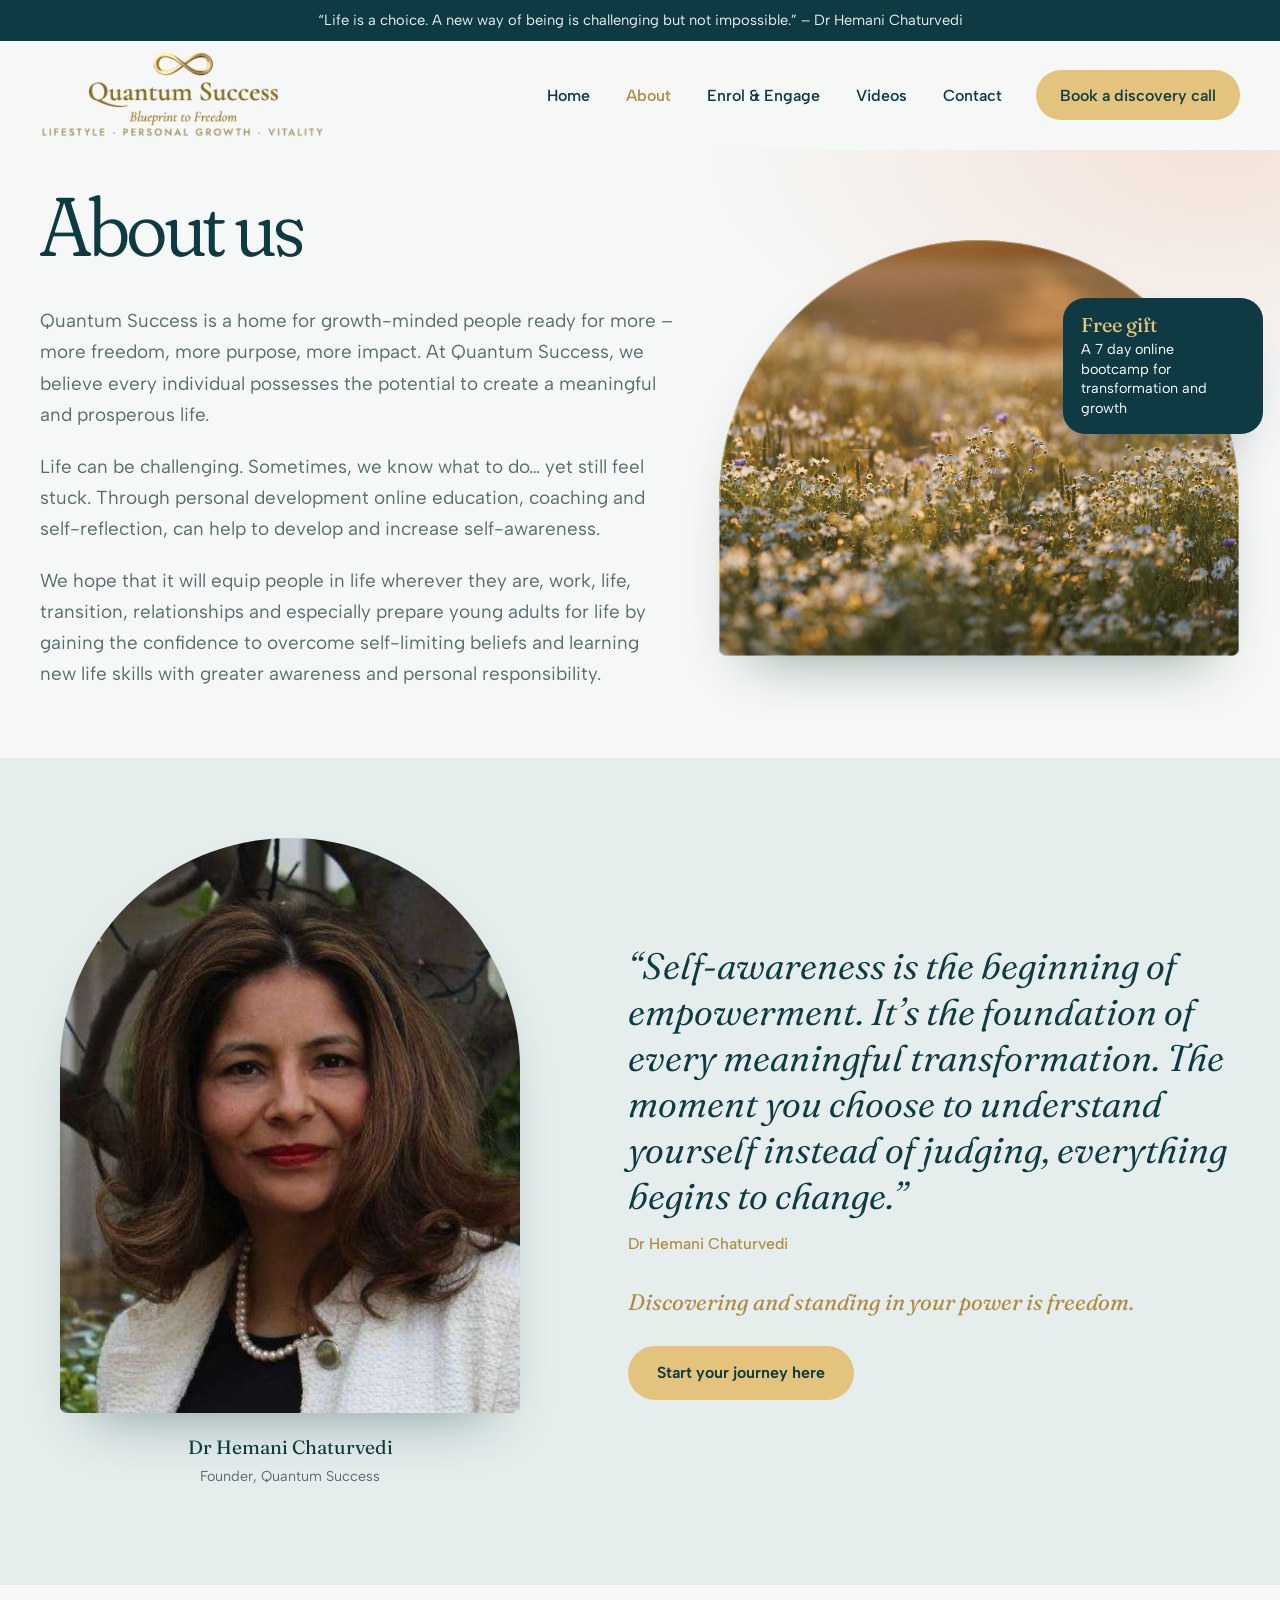
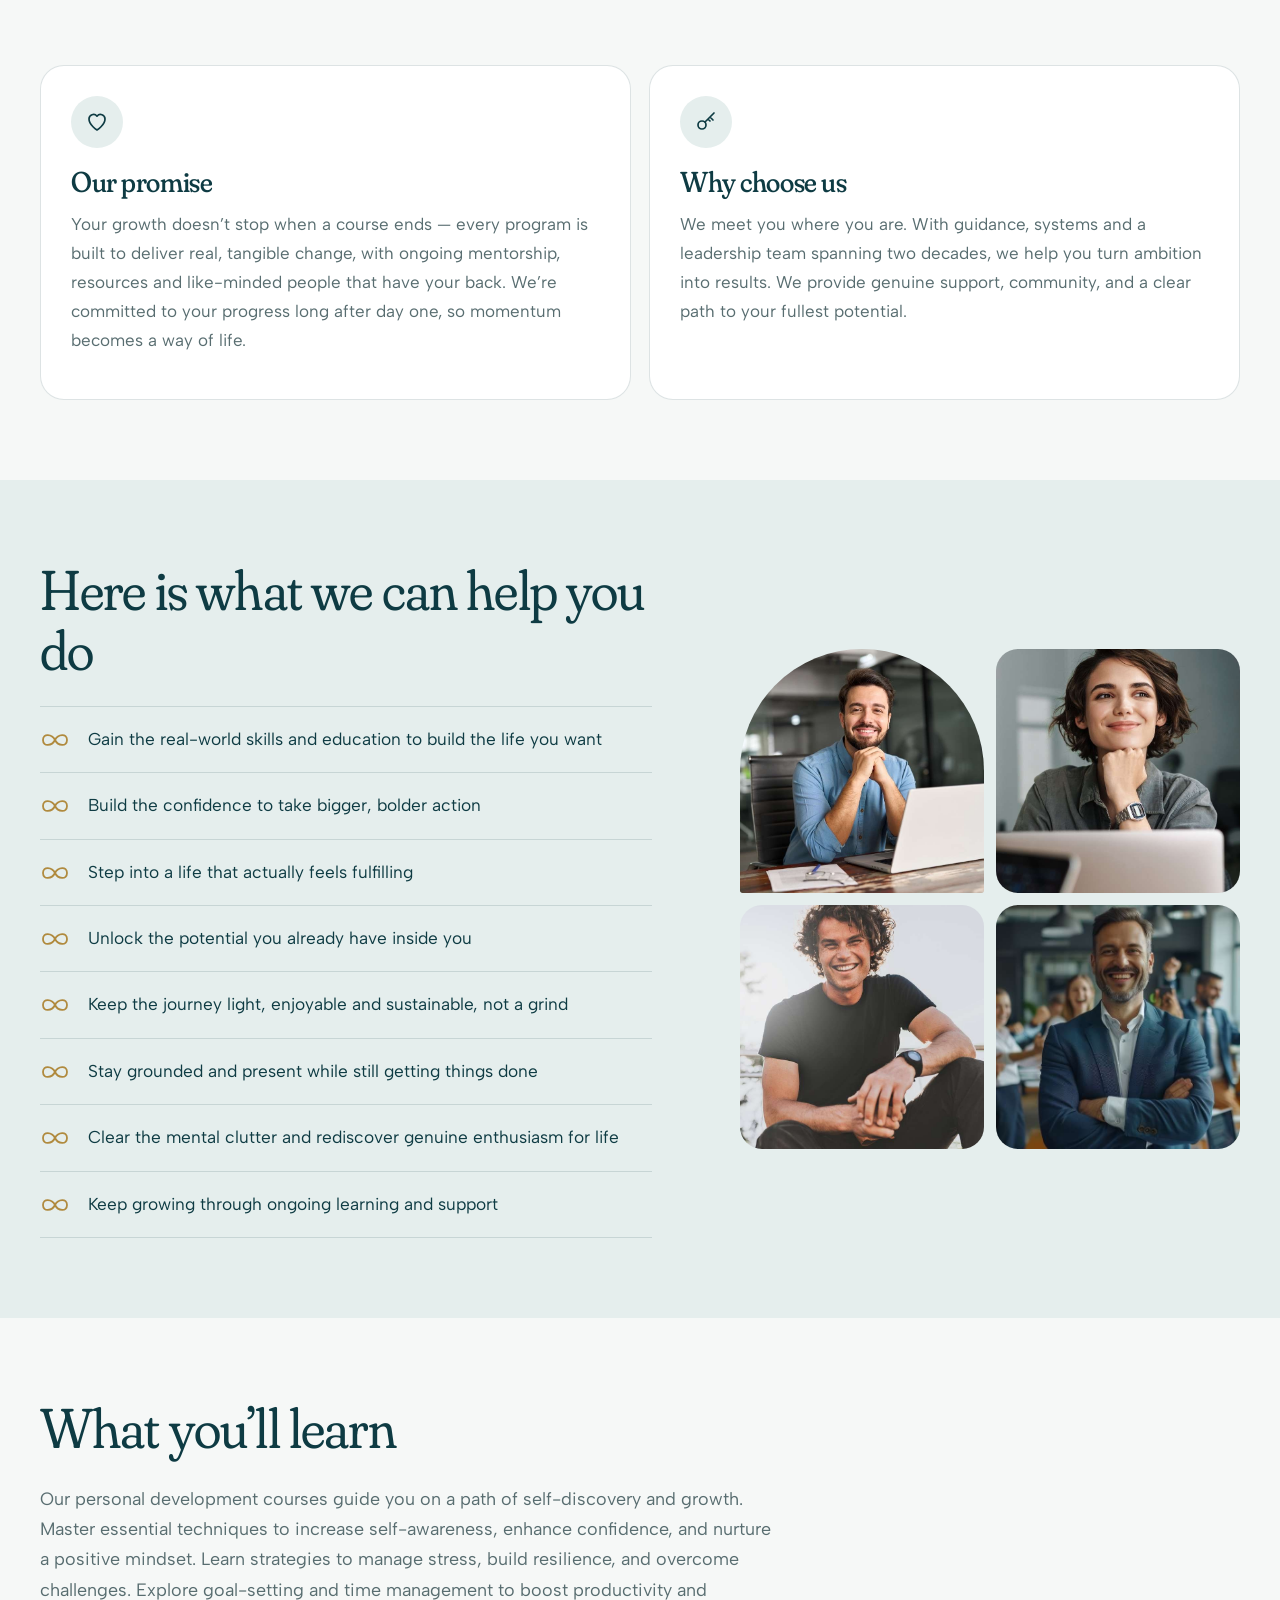
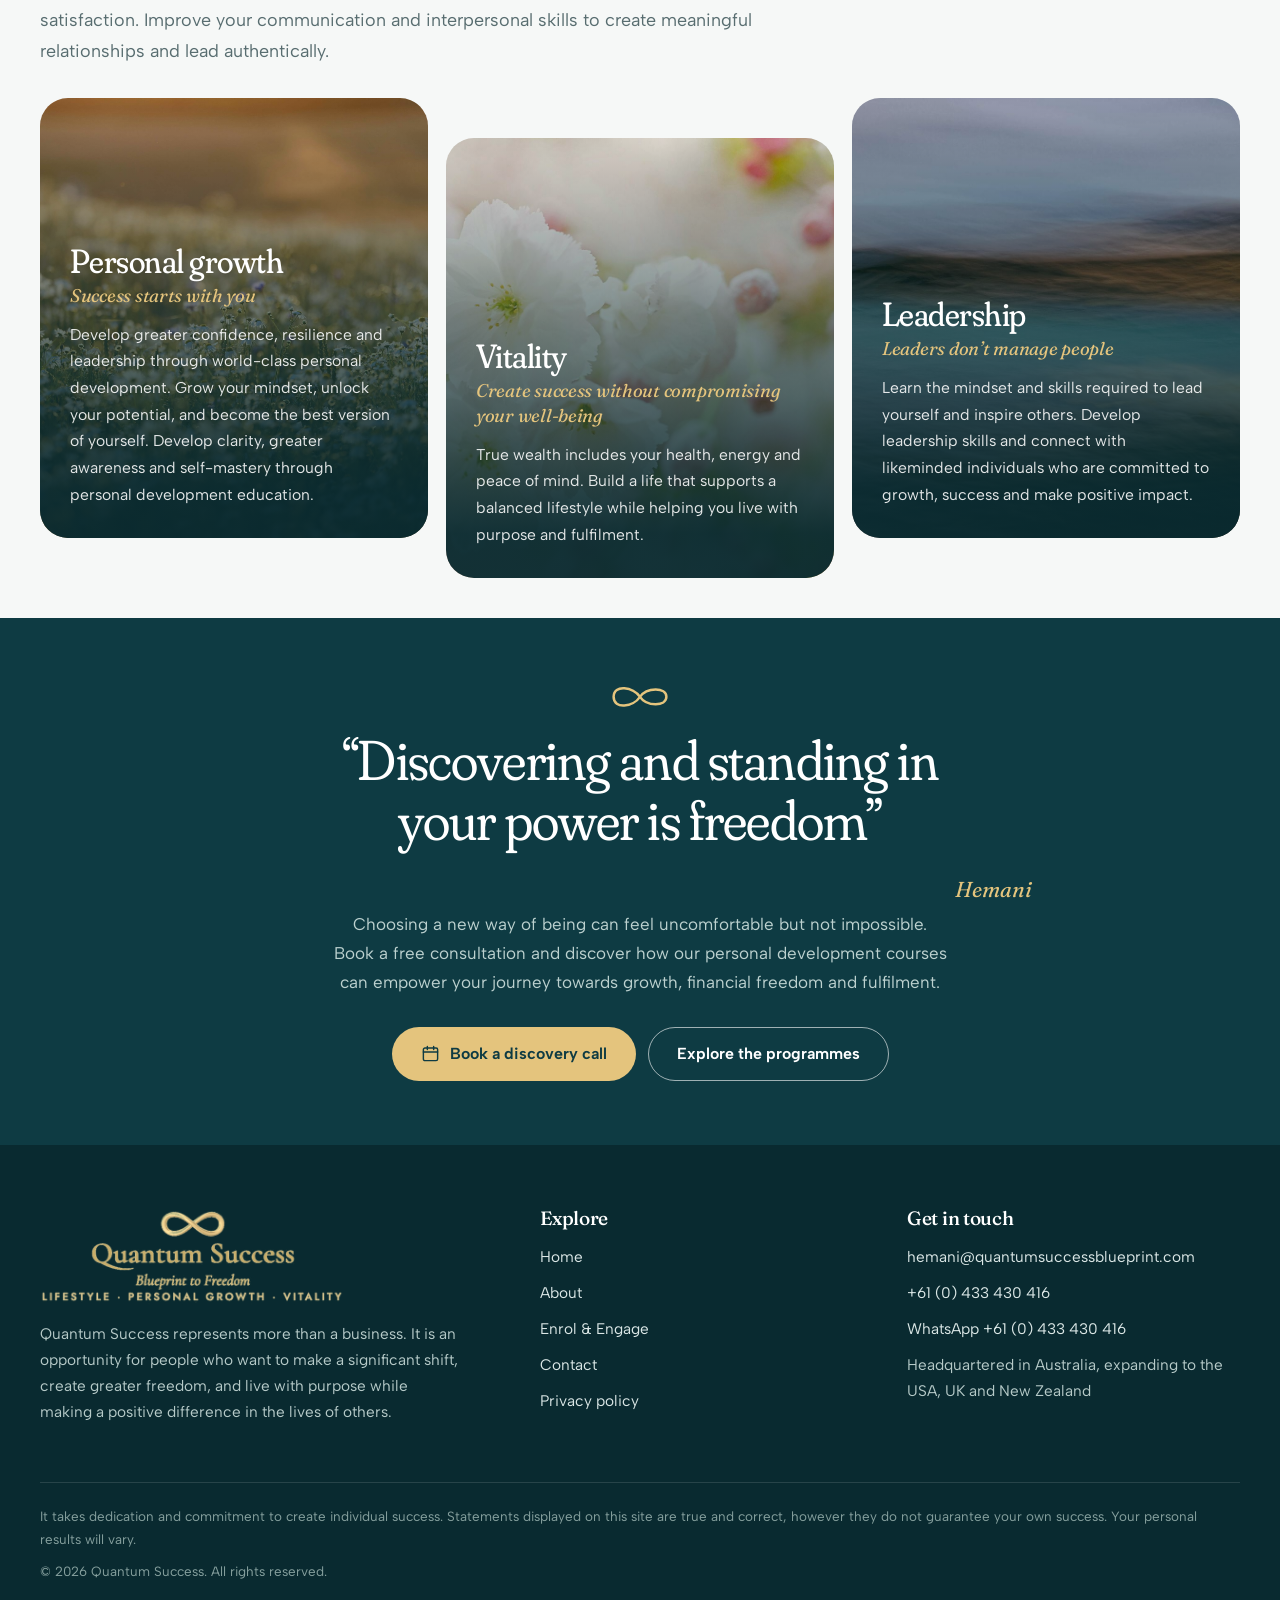
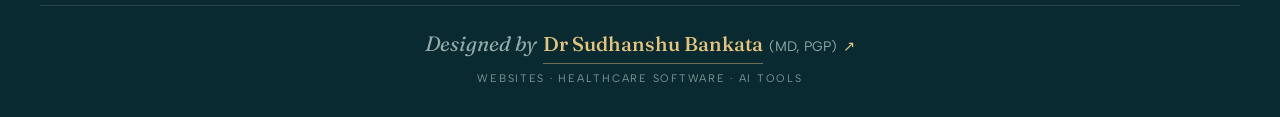
==== about/index.html @ 0b807ff3 "Client round 2: feedback update (quotes, LinkedIn posts, reorder, copy, footer) Co-Authored-By: Clau" ====
<!doctype html>
<html lang="en">
<head>
  <meta charset="utf-8">
  <meta name="viewport" content="width=device-width, initial-scale=1">
  <title>About us | Quantum Success, Blueprint to Freedom</title>
  <meta name="description" content="Quantum Success is a home for growth-minded people ready for more freedom, purpose and impact, founded by Dr Hemani Chaturvedi.">
  <meta name="theme-color" content="#0e3b43">
  <meta property="og:type" content="website">
  <meta property="og:site_name" content="Quantum Success — Blueprint to Freedom">
  <meta property="og:title" content="About us | Quantum Success, Blueprint to Freedom">
  <meta property="og:description" content="Quantum Success is a home for growth-minded people ready for more freedom, purpose and impact, founded by Dr Hemani Chaturvedi.">
  <meta property="og:image" content="https://www.quantumsuccessblueprint.com/assets/img/og-image.jpg">
  <meta property="og:url" content="https://www.quantumsuccessblueprint.com/about/">
  <meta name="twitter:card" content="summary_large_image">
  <link rel="canonical" href="https://www.quantumsuccessblueprint.com/about/">
  <link rel="icon" type="image/png" href="../assets/img/favicon.png">
  <link rel="apple-touch-icon" href="../assets/img/apple-touch-icon.png">
  <link rel="preconnect" href="https://fonts.googleapis.com">
  <link rel="preconnect" href="https://fonts.gstatic.com" crossorigin>
  <link rel="stylesheet" href="https://fonts.googleapis.com/css2?family=Albert+Sans:wght@400;500;600;700&family=Fraunces:ital,opsz,wght,SOFT@0,9..144,300..600,100;1,9..144,300..500,100&display=swap">
  <link rel="stylesheet" href="../assets/css/site.css?v=7369ad31">
  <script type="application/ld+json">{"@context":"https://schema.org","@type":"Organization","name":"Quantum Success","alternateName":"Blueprint to Freedom","email":"hemani@quantumsuccessblueprint.com","telephone":"+61433430416","founder":{"@type":"Person","name":"Dr Hemani Chaturvedi"},"description":"World-class online personal development education: lifestyle, personal growth and vitality."}</script>
</head>
<body>
<a class="skip" href="#main">Skip to content</a>
<div class="progress" aria-hidden="true"></div>
<!-- SECTION: ANNOUNCEMENT + HEADER (duplicated on all 4 pages — change one, change all) -->
<div class="topbar">&ldquo;Life is a choice. A new way of being is challenging but not impossible.&rdquo; &ndash; Dr Hemani Chaturvedi</div>
<header class="site-header">
  <div class="wrap bar">
    <a class="brand" href="../" aria-label="Quantum Success home"><img src="../assets/img/logo.png" alt="Quantum Success, Blueprint to Freedom" width="414" height="131"></a>
    <button class="nav-toggle" aria-expanded="false" aria-controls="site-nav"><svg viewBox="0 0 24 24" fill="none" stroke="currentColor" stroke-width="2" stroke-linecap="round"><path d="M4 7h16M4 12h16M4 17h10"/></svg><span class="sr-only">Open menu</span></button>
    <nav class="nav" id="site-nav" aria-label="Main">
      <a href="../">Home</a><a href="../about/" aria-current="page">About</a><a href="../choose-your-blueprint/">Enrol &amp; Engage</a><a href="../videos/">Videos</a><a href="../contact-us/">Contact</a>
      <a class="btn btn-deep" href="https://calendly.com/chaturvedihemani/initial-discovery-call-with-hemani" target="_blank" rel="noopener">Book a discovery call</a>
    </nav>
  </div>
</header>

<main id="main">
<section class="phero">
  <div class="wrap">
    <div><h1>About us</h1><p class="lede">Quantum Success is a home for growth-minded people ready for more &ndash; more freedom, more purpose, more impact. At Quantum Success, we believe every individual possesses the potential to create a meaningful and prosperous life.</p><p class="lede">Life can be challenging. Sometimes, we know what to do&hellip; yet still feel stuck. Through personal development online education, coaching and self-reflection, can help to develop and increase self-awareness.</p><p class="lede">We hope that it will equip people in life wherever they are, work, life, transition, relationships and especially prepare young adults for life by gaining the confidence to overcome self-limiting beliefs and learning new life skills with greater awareness and personal responsibility.</p></div>
    <div class="gwrap"><div class="arch"><img src="../assets/img/bg-golden-field.jpg" alt="A field of white flowers in golden sunset light" width="1800" height="1200"></div><div class="gift"><b>Free gift</b>A 7 day online bootcamp for transformation and growth</div></div>
  </div>
</section>

<!-- SECTION: FOUNDER QUOTE -->
<section class="section foam" id="founder">
  <div class="wrap split">
    <figure class="framed" style="margin-top:0"><img src="../assets/img/hemani.jpg" alt="Dr Hemani Chaturvedi, founder of Quantum Success" width="606" height="600"><figcaption>Dr Hemani Chaturvedi<small>Founder, Quantum Success</small></figcaption></figure>
    <div>
      <blockquote class="pull">“Self-awareness is the beginning of empowerment. It’s the foundation of every meaningful transformation. The moment you choose to understand yourself instead of judging, everything begins to change.”<cite>Dr Hemani Chaturvedi</cite></blockquote>
      <p style="font-family:var(--display);font-size:1.4rem;font-style:italic;color:var(--gold)">Discovering and standing in your power is freedom.</p>
      <a class="btn btn-deep" href="../contact-us/">Start your journey here</a>
    </div>
  </div>
</section>

<!-- SECTION: PROMISE + WHY -->
<section class="section">
  <div class="wrap feat two">
    <div class="fcard"><div class="ic"><svg viewBox="0 0 24 24" fill="none" stroke="currentColor" stroke-width="1.7" stroke-linecap="round" stroke-linejoin="round"><path d="M12 20s-8-5-8-11a4.5 4.5 0 018-2.8A4.5 4.5 0 0120 9c0 6-8 11-8 11z"/></svg></div><h3>Our promise</h3><p>Your growth doesn’t stop when a course ends &mdash; every program is built to deliver real, tangible change, with ongoing mentorship, resources and like-minded people that have your back. We’re committed to your progress long after day one, so momentum becomes a way of life.</p></div>
    <div class="fcard"><div class="ic"><svg viewBox="0 0 24 24" fill="none" stroke="currentColor" stroke-width="1.7" stroke-linecap="round" stroke-linejoin="round"><circle cx="8" cy="15" r="4"/><path d="M11 12l9-9M16 7l3 3M14 9l2 2"/></svg></div><h3>Why choose us</h3><p>We meet you where you are. With guidance, systems and a leadership team spanning two decades, we help you turn ambition into results. We provide genuine support, community, and a clear path to your fullest potential.</p></div>
  </div>
</section>

<!-- SECTION: WHAT WE CAN HELP YOU DO -->
<section class="section foam">
  <div class="wrap split rev">
    <div class="photos">
      <img src="../assets/img/guy-laptop.jpg" alt="A smiling man at his laptop" width="840" height="750" loading="lazy">
      <img src="../assets/img/woman-thinking.jpg" alt="A woman smiling thoughtfully" width="723" height="834" loading="lazy">
      <img src="../assets/img/guy-smile.jpg" alt="A relaxed, smiling man" width="735" height="834" loading="lazy">
      <img src="../assets/img/team.jpg" alt="A confident leader with his team" width="879" height="540" loading="lazy">
    </div>
    <div><h2>Here is what we can help you do</h2><ul class="help" style="grid-template-columns:1fr"><li><svg viewBox="0 0 30 16" fill="none" stroke="currentColor" stroke-width="1.8" stroke-linecap="round" aria-hidden="true"><path d="M15 8C12 2 3 1 3 8s9 6 12 0 12-7 12 0-9 6-12 0z"/></svg><span>Gain the real-world skills and education to build the life you want</span></li><li><svg viewBox="0 0 30 16" fill="none" stroke="currentColor" stroke-width="1.8" stroke-linecap="round" aria-hidden="true"><path d="M15 8C12 2 3 1 3 8s9 6 12 0 12-7 12 0-9 6-12 0z"/></svg><span>Build the confidence to take bigger, bolder action</span></li><li><svg viewBox="0 0 30 16" fill="none" stroke="currentColor" stroke-width="1.8" stroke-linecap="round" aria-hidden="true"><path d="M15 8C12 2 3 1 3 8s9 6 12 0 12-7 12 0-9 6-12 0z"/></svg><span>Step into a life that actually feels fulfilling</span></li><li><svg viewBox="0 0 30 16" fill="none" stroke="currentColor" stroke-width="1.8" stroke-linecap="round" aria-hidden="true"><path d="M15 8C12 2 3 1 3 8s9 6 12 0 12-7 12 0-9 6-12 0z"/></svg><span>Unlock the potential you already have inside you</span></li><li><svg viewBox="0 0 30 16" fill="none" stroke="currentColor" stroke-width="1.8" stroke-linecap="round" aria-hidden="true"><path d="M15 8C12 2 3 1 3 8s9 6 12 0 12-7 12 0-9 6-12 0z"/></svg><span>Keep the journey light, enjoyable and sustainable, not a grind</span></li><li><svg viewBox="0 0 30 16" fill="none" stroke="currentColor" stroke-width="1.8" stroke-linecap="round" aria-hidden="true"><path d="M15 8C12 2 3 1 3 8s9 6 12 0 12-7 12 0-9 6-12 0z"/></svg><span>Stay grounded and present while still getting things done</span></li><li><svg viewBox="0 0 30 16" fill="none" stroke="currentColor" stroke-width="1.8" stroke-linecap="round" aria-hidden="true"><path d="M15 8C12 2 3 1 3 8s9 6 12 0 12-7 12 0-9 6-12 0z"/></svg><span>Clear the mental clutter and rediscover genuine enthusiasm for life</span></li><li><svg viewBox="0 0 30 16" fill="none" stroke="currentColor" stroke-width="1.8" stroke-linecap="round" aria-hidden="true"><path d="M15 8C12 2 3 1 3 8s9 6 12 0 12-7 12 0-9 6-12 0z"/></svg><span>Keep growing through ongoing learning and support</span></li></ul></div>
  </div>
</section>

<!-- SECTION: WHAT YOU'LL LEARN + THREE PILLARS -->
<section class="section">
  <div class="wrap">
    <div class="head"><h2>What you’ll learn</h2>
    <p>Our personal development courses guide you on a path of self-discovery and growth. Master essential techniques to increase self-awareness, enhance confidence, and nurture a positive mindset. Learn strategies to manage stress, build resilience, and overcome challenges. Explore goal-setting and time management to boost productivity and satisfaction. Improve your communication and interpersonal skills to create meaningful relationships and lead authentically.</p></div>
    <div class="pillars">
      <article class="pillar"><div class="bg" style="background-image:url(../assets/img/bg-golden-field.jpg)"></div><div class="in"><h3>Personal growth</h3><h4>Success starts with you</h4><p>Develop greater confidence, resilience and leadership through world-class personal development. Grow your mindset, unlock your potential, and become the best version of yourself. Develop clarity, greater awareness and self-mastery through personal development education.</p></div></article>
      <article class="pillar"><div class="bg" style="background-image:url(../assets/img/bg-white-flowers.jpg)"></div><div class="in"><h3>Vitality</h3><h4>Create success without compromising your well-being</h4><p>True wealth includes your health, energy and peace of mind. Build a life that supports a balanced lifestyle while helping you live with purpose and fulfilment.</p></div></article>
      <article class="pillar"><div class="bg" style="background-image:url(../assets/img/bg-blue-water.jpg)"></div><div class="in"><h3>Leadership</h3><h4>Leaders don’t manage people</h4><p>Learn the mindset and skills required to lead yourself and inspire others. Develop leadership skills and connect with likeminded individuals who are committed to growth, success and make positive impact.</p></div></article>
    </div>
  </div>
</section>
<section class="closing"><div class="wrap"><svg class="loop-mark" viewBox="0 0 80 36" fill="none" stroke="currentColor" stroke-width="3" stroke-linecap="round" aria-hidden="true"><path d="M40 18C32 6 8 2 8 18s24 12 32 0c8-12 32-12 32 0S48 30 40 18z"/></svg><h2>&ldquo;Discovering and standing in your power is freedom&rdquo;</h2><p class="sign sign-r">Hemani</p><p>Choosing a new way of being can feel uncomfortable but not impossible. Book a free consultation and discover how our personal development courses can empower your journey towards growth, financial freedom and fulfilment.</p><div class="cta-row"><a class="btn btn-sun" href="https://calendly.com/chaturvedihemani/initial-discovery-call-with-hemani" target="_blank" rel="noopener"><svg viewBox="0 0 24 24" fill="none" stroke="currentColor" stroke-width="1.8" stroke-linecap="round" stroke-linejoin="round"><rect x="3" y="5" width="18" height="16" rx="2"/><path d="M8 3v4M16 3v4M3 10h18"/></svg> Book a discovery call</a><a class="btn btn-light" href="../choose-your-blueprint/">Explore the programmes</a></div></div></section>
</main>
<!-- SECTION: FOOTER (duplicated on all 4 pages — change one, change all) -->
<footer class="site-footer">
  <div class="wrap">
    <div class="fgrid">
      <div>
        <img class="flogo" src="../assets/img/logo-light.png" alt="Quantum Success, Blueprint to Freedom" width="414" height="131">
        <p style="max-width:42ch">Quantum Success represents more than a business. It is an opportunity for people who want to make a significant shift, create greater freedom, and live with purpose while making a positive difference in the lives of others.</p>
      </div>
      <div>
        <h4>Explore</h4>
        <ul>
          <li><a href="../">Home</a></li>
          <li><a href="../about/">About</a></li>
          <li><a href="../choose-your-blueprint/">Enrol &amp; Engage</a></li>
          <li><a href="../contact-us/">Contact</a></li>
          <li><a href="../privacy-policy/">Privacy policy</a></li>
        </ul>
      </div>
      <div>
        <h4>Get in touch</h4>
        <ul>
          <li><a href="mailto:hemani@quantumsuccessblueprint.com">hemani@quantumsuccessblueprint.com</a></li>
          <li><a href="tel:+61433430416">+61 (0) 433 430 416</a></li>
          <li><a href="https://wa.me/61433430416" rel="noopener">WhatsApp +61 (0) 433 430 416</a></li>
          <li>Headquartered in Australia, expanding to the USA, UK and New Zealand</li>
        </ul>
      </div>
    </div>
    <div class="fine">
      <p>It takes dedication and commitment to create individual success. Statements displayed on this site are true and correct, however they do not guarantee your own success. Your personal results will vary.</p>
      <p>&copy; <span data-year>2026</span> Quantum Success. All rights reserved.</p>
    </div>
  <div class="made-by"><a class="mb" href="https://lexmedix.in/services/" target="_blank" rel="noopener"><span class="mb-main"><span class="mb-pre">Designed by</span> <span class="mb-name">Dr Sudhanshu Bankata</span> <span class="mb-cred">(MD, PGP)</span><span class="mb-arrow" aria-hidden="true">&#8599;</span></span><span class="mb-sr">, </span><span class="mb-sub">Websites &middot; Healthcare software &middot; AI tools</span><span class="mb-sr"> (opens in a new tab)</span></a></div>
</div>
</footer>
<a class="wa" href="https://wa.me/61433430416" rel="noopener" aria-label="Chat on WhatsApp"><svg viewBox="0 0 32 32" fill="currentColor"><path d="M16 3C8.8 3 3 8.8 3 16c0 2.3.6 4.5 1.7 6.4L3 29l6.8-1.8A13 13 0 0016 29c7.2 0 13-5.8 13-13S23.2 3 16 3zm0 23.7c-2 0-3.9-.6-5.5-1.6l-.4-.2-4 1 1.1-3.9-.3-.4A10.7 10.7 0 1116 26.7zm5.9-8c-.3-.2-1.9-.9-2.2-1s-.5-.2-.7.2-.8 1-1 1.2-.4.2-.7.1a8.7 8.7 0 01-4.3-3.8c-.3-.6.3-.5.9-1.7.1-.2 0-.4 0-.5l-1-2.3c-.2-.6-.5-.5-.7-.5h-.6c-.2 0-.6.1-.9.4s-1.2 1.2-1.2 2.9 1.2 3.4 1.4 3.6c.2.2 2.4 3.7 5.9 5.2 2.2.9 3 1 4.1.8.7-.1 1.9-.8 2.2-1.5s.3-1.4.2-1.5-.3-.2-.6-.4z"/></svg><span>WhatsApp</span></a>
<button class="to-top" aria-label="Back to top"><svg viewBox="0 0 24 24" fill="none" stroke="currentColor" stroke-width="2" stroke-linecap="round" stroke-linejoin="round"><path d="M12 19V5M5 12l7-7 7 7"/></svg></button>
<script src="../assets/js/site.js" defer></script>
</body>
</html>
---- assets/css/site.css ----
/* =====================================================================
   QUANTUM SUCCESS — Blueprint to Freedom · site.css
   Design: "Dawn at the shore" — sea-deep teal, brand gold, mist and blush,
   taken from the client's beach photography and gold infinity logo.
   Mobile-first. Colours ONLY from the :root tokens below.
   Breakpoints: 640 / 900 / 1100 (desktop menu) / 1280
   ===================================================================== */
:root{
  --deep:#0e3b43;      /* sea-deep teal — headings, dark bands, primary buttons */
  --deep-2:#092a30;    /* footer */
  --tide:#2f6f78;      /* links */
  --gold:#b08a3e;      /* brand gold (logo) — lines, small accents */
  --sun:#e4c47d;       /* soft gold — accent buttons, accents on dark */
  --sun-2:#f4e6c1;
  --mist:#f6f8f7;      /* page */
  --foam:#e5eeed;      /* alternate section */
  --blush:#f3e2d9;     /* testimonials / warm band */
  --text:#22383c;
  --muted:#586d70;
  --line:rgba(14,59,67,.14);
  --shadow:0 30px 60px -30px rgba(9,42,48,.45);
  --display:"Fraunces",Georgia,"Times New Roman",serif;
  --sans:"Albert Sans",system-ui,-apple-system,"Segoe UI",Roboto,sans-serif;
  --maxw:1200px;
}
*,*::before,*::after{box-sizing:border-box}
html{overflow-x:clip;scroll-behavior:smooth;-webkit-text-size-adjust:100%}
body{margin:0;font-family:var(--sans);font-size:1.0625rem;line-height:1.7;color:var(--text);background:var(--mist);overflow-x:hidden}
img{max-width:100%;height:auto;display:block}
a{color:var(--tide);text-decoration-thickness:1px;text-underline-offset:3px}
a:hover{color:var(--deep)}
h1,h2,h3,h4{font-family:var(--display);font-weight:400;line-height:1.08;color:var(--deep);margin:0 0 .45em;letter-spacing:-.015em;font-variation-settings:"SOFT" 100,"opsz" 96}
h1{font-size:clamp(3.2rem,12vw,6.4rem);font-weight:340;line-height:.98;letter-spacing:-.03em;font-variation-settings:"SOFT" 100,"opsz" 144}
h2{font-size:clamp(2.1rem,5.4vw,3.5rem);font-weight:360}
h3{font-size:clamp(1.45rem,3vw,1.8rem);font-weight:450}
p{margin:0 0 1.1em}
strong{font-weight:650;color:var(--deep)}
.sr-only{position:absolute;width:1px;height:1px;overflow:hidden;clip:rect(0 0 0 0);white-space:nowrap}
.wrap{width:min(100% - 32px,var(--maxw));margin-inline:auto}
:focus-visible{outline:3px solid var(--tide);outline-offset:3px;border-radius:8px}
.skip{position:absolute;left:-999px;top:8px;background:var(--deep);color:#fff;padding:10px 16px;border-radius:8px;z-index:200}
.skip:focus{left:8px}
.lede{font-size:1.18rem;line-height:1.65;color:var(--muted);max-width:56ch}
.note{font-family:var(--display);font-style:italic;font-weight:400;color:var(--gold);font-size:1.15rem;margin-bottom:.6em;display:block}

/* ---------- announcement + header ---------- */
.topbar{background:var(--deep);color:#e9f1f0;font-size:.92rem;text-align:center;padding:10px 16px;line-height:1.45}
.topbar a{color:var(--sun);font-weight:650;text-decoration:underline;text-underline-offset:3px;margin-left:6px;white-space:nowrap}
.topbar a:hover{color:#fff}
.site-header{position:sticky;top:0;z-index:100;background:rgba(246,248,247,.82);backdrop-filter:saturate(1.3) blur(14px);-webkit-backdrop-filter:saturate(1.3) blur(14px);border-bottom:1px solid transparent;transition:border-color .3s,box-shadow .3s}
.site-header.scrolled{border-color:var(--line);box-shadow:0 10px 30px -24px rgba(9,42,48,.6)}
.bar{display:flex;align-items:center;justify-content:space-between;gap:16px;min-height:90px}
.brand{min-width:0;flex:0 1 auto}
.brand img{height:70px;width:auto;max-width:100%;object-fit:contain}
.nav-toggle{background:#fff;border:1px solid var(--line);border-radius:14px;width:48px;height:48px;display:grid;place-items:center;color:var(--deep);cursor:pointer}
.nav-toggle svg{width:24px;height:24px}
.nav{position:fixed;inset:90px 0 auto 0;background:var(--mist);padding:8px 16px 26px;display:none;flex-direction:column;border-bottom:1px solid var(--line);box-shadow:var(--shadow)}
.nav.open{display:flex}
.nav a{padding:15px 6px;font-weight:550;color:var(--deep);text-decoration:none;border-bottom:1px solid var(--line);font-size:1.05rem}
.nav a[aria-current="page"]{color:var(--gold)}
.nav .btn{margin-top:16px;border:0;justify-content:center}

/* ---------- buttons ---------- */
.btn{display:inline-flex;align-items:center;justify-content:center;gap:10px;min-height:54px;padding:0 28px;border-radius:999px;font:650 1rem/1.1 var(--sans);text-decoration:none;cursor:pointer;border:1.5px solid transparent;transition:background .25s,color .25s,border-color .25s,transform .25s}
.btn:active{transform:translateY(1px)}
.btn svg{width:19px;height:19px;flex:none}
.btn-sun{background:var(--sun);color:var(--deep)}
.btn-sun:hover{background:#d9b464;color:var(--deep)}
.btn-deep{background:var(--sun);color:var(--deep)}
.btn-deep:hover{background:#d9b464;color:var(--deep)}
.btn-line{border-color:var(--deep);color:var(--deep);background:transparent}
.btn-line:hover,.btn-line:focus-visible{background:var(--sun);border-color:var(--sun);color:var(--deep)}
.btn-light{border-color:rgba(255,255,255,.6);color:#fff}
.btn-light:hover,.btn-light:focus-visible{background:var(--sun);border-color:var(--sun);color:var(--deep)}
.cta-row{display:flex;flex-wrap:wrap;gap:12px;margin-top:30px}
@media (max-width:639px){.hero .cta-row .btn,.phero .cta-row .btn,.formcard .cta-row .btn{width:100%}}

/* ---------- HERO (the one bold moment: the arched window + drawn infinity) ---------- */
.hero{position:relative;padding:32px 0 56px;background:
  radial-gradient(60% 55% at 92% 8%,var(--blush) 0,transparent 70%),
  radial-gradient(50% 50% at 0% 100%,var(--foam) 0,transparent 70%),var(--mist);overflow:hidden}
.hero .wrap{display:grid;gap:56px;align-items:center}
.hero .with{display:flex;align-items:center;gap:12px;color:var(--muted);font-size:.98rem;margin-bottom:26px}
.hero .with img{width:40px;height:40px;border-radius:50%;object-fit:cover;object-position:top;border:2px solid #fff;box-shadow:0 4px 12px -4px rgba(9,42,48,.4)}
.hero h1{max-width:9.5ch;margin-bottom:28px}
.hero .lede{margin-bottom:0}
.trust{display:flex;align-items:center;gap:14px;margin-top:34px;color:var(--muted);font-size:.95rem;text-decoration:none}
.trust:hover{color:var(--deep)}
.faces{display:flex;flex:none}
.faces img{width:42px;height:42px;border-radius:50%;object-fit:cover;border:3px solid var(--mist);margin-left:-12px;background:#fff}
.faces img:first-child{margin-left:0}
.stars{color:var(--gold);letter-spacing:2px;font-size:.95rem;display:block;line-height:1.2}

.window{position:relative;max-width:520px;width:100%;margin-inline:auto;padding-top:46px}
.arch{position:relative;aspect-ratio:4/5;border-radius:999px 999px 30px 30px;overflow:hidden;box-shadow:var(--shadow);background:var(--foam)}
.arch img{width:100%;height:100%;object-fit:cover;object-position:52% 60%;transform-origin:58% 82%;animation:breathe 26s ease-in-out infinite alternate}
.arch::after{content:"";position:absolute;inset:0;border-radius:inherit;box-shadow:inset 0 0 0 1px rgba(255,255,255,.35)}
@keyframes breathe{from{transform:scale(1.18)}to{transform:scale(1.3)}}
.loop{position:absolute;left:50%;top:-22px;width:82%;transform:translateX(-50%);color:var(--gold);pointer-events:none;overflow:visible;z-index:3;filter:drop-shadow(0 1px 0 rgba(255,255,255,.7))}
.loop path{fill:none;stroke:currentColor;stroke-width:.6;stroke-linecap:round;stroke-dasharray:1;stroke-dashoffset:1;animation:draw 3.2s .3s cubic-bezier(.65,0,.35,1) forwards}
@keyframes draw{to{stroke-dashoffset:0}}
.badge{position:absolute;z-index:4;left:-6px;bottom:34px;display:flex;align-items:center;gap:14px;background:#fff;border-radius:999px;padding:8px 22px 8px 8px;box-shadow:0 20px 40px -18px rgba(9,42,48,.5);max-width:92%}
.badge img{width:62px;height:62px;border-radius:50%;object-fit:cover;object-position:top}
.badge b{display:block;font-family:var(--display);font-weight:500;font-size:1.12rem;color:var(--deep);line-height:1.15}
.badge small{display:block;color:var(--muted);font-size:.84rem;line-height:1.35}
.gift{position:absolute;z-index:4;right:-4px;top:30%;background:var(--deep);color:#fff;border-radius:22px;padding:16px 18px;max-width:200px;box-shadow:var(--shadow);text-decoration:none;font-size:.9rem;line-height:1.35;display:none}
.gift b{display:block;font-family:var(--display);font-weight:450;font-size:1.25rem;color:var(--sun);margin-bottom:4px;line-height:1.1}
.gift:hover{color:#fff;background:var(--tide)}

/* ---------- sections ---------- */
.section{padding:56px 0}
.section.foam{background:var(--foam)}
.section.blush{background:var(--blush)}
.section.deep{background:var(--deep);color:#d6e4e3}
.section.deep h2,.section.deep h3{color:#fff}
.section.deep strong{color:#fff}
.head{max-width:740px;margin:0 0 32px}
.head.center{margin-inline:auto;text-align:center}
.head p{color:var(--muted);font-size:1.12rem}
.section.deep .head p{color:#bcd1cf}
.loop-mark{display:block;width:66px;color:var(--gold);margin-bottom:18px}
.center .loop-mark{margin-inline:auto}

/* pillars — photo cards */
.pillars{display:grid;gap:18px}
.pillar{position:relative;min-height:440px;border-radius:28px;overflow:hidden;color:#fff;display:flex;align-items:flex-end;isolation:isolate}
.pillar .bg{position:absolute;inset:0;z-index:-2;background-size:cover;background-position:center;transition:transform 1.4s cubic-bezier(.2,.7,.2,1)}
.pillar:hover .bg{transform:scale(1.05)}
.pillar::before{content:"";position:absolute;inset:0;z-index:-1;background:linear-gradient(to top,rgba(9,42,48,.95) 10%,rgba(9,42,48,.55) 55%,rgba(9,42,48,.05))}
.pillar .in{padding:30px}
.pillar h3{color:#fff;font-size:2.1rem;font-weight:400;margin-bottom:.15em}
.pillar h4{font:italic 400 1.15rem/1.35 var(--display);color:var(--sun);margin-bottom:.7em}
.pillar p{font-size:.98rem;color:rgba(255,255,255,.88);margin:0}

/* includes (foundation) */
.includes{display:grid;gap:0;border-top:1px solid rgba(255,255,255,.2)}
.includes div{display:grid;grid-template-columns:5.2rem 1fr;gap:18px;align-items:baseline;padding:20px 0;border-bottom:1px solid rgba(255,255,255,.2)}
.includes b{font:300 2.8rem/1 var(--display);color:var(--sun);font-variation-settings:"SOFT" 100,"opsz" 144}
.includes span{color:#e3eded;font-size:1.05rem}

/* split */
.split{display:grid;gap:48px;align-items:center}
.framed{position:relative;max-width:460px;margin-inline:auto;width:100%}
.framed img{width:100%;aspect-ratio:4/5;object-fit:cover;object-position:center top;border-radius:999px 999px 28px 28px;box-shadow:var(--shadow)}
.framed::before{content:"";position:absolute;inset:-14px -14px auto 14px;aspect-ratio:4/5;border:1.5px solid var(--gold);border-radius:999px 999px 34px 34px;z-index:-1}
.framed figcaption{margin-top:18px;text-align:center;font-family:var(--display);font-size:1.2rem;color:var(--deep)}
.framed figcaption small{display:block;font-family:var(--sans);font-size:.9rem;color:var(--muted)}
.pull{font:italic 360 clamp(1.6rem,3.6vw,2.3rem)/1.25 var(--display);color:var(--deep);margin:0 0 28px;max-width:30ch}
.pull cite{display:block;font:500 .98rem/1.4 var(--sans);font-style:normal;color:var(--gold);margin-top:14px}

/* testimonials */
.tgrid{display:grid;gap:20px}
.tcard{background:#fff;border-radius:28px;padding:32px 28px;display:flex;flex-direction:column}
.tcard .hl{font:italic 380 1.45rem/1.35 var(--display);color:var(--deep);margin:14px 0 18px;flex:1}
.tcard details{margin-bottom:22px;color:var(--muted);font-size:.97rem}
.tcard summary{cursor:pointer;color:var(--tide);font-weight:600;list-style:none;display:inline-flex;align-items:center;gap:6px}
.tcard summary::-webkit-details-marker{display:none}
.tcard summary::after{content:"+";font-size:1.2rem;line-height:1}
.tcard details[open] summary::after{content:"–"}
.tcard details p{margin:12px 0 0}
.who{display:flex;align-items:center;gap:14px;border-top:1px solid var(--line);padding-top:18px}
.who img{width:56px;height:56px;border-radius:50%;object-fit:cover}
.who .ini{flex:none;width:56px;height:56px;border-radius:50%;display:grid;place-items:center;background:var(--foam);color:var(--deep);font:400 1.6rem/1 var(--display)}
.who b{display:block;font-family:var(--display);font-weight:500;font-size:1.2rem;color:var(--deep);line-height:1.15}
.who small{color:var(--muted);font-size:.9rem}

/* features / steps / help */
.feat{display:grid;gap:18px}
.fcard{background:#fff;border-radius:24px;padding:30px;border:1px solid var(--line)}
.fcard .ic{width:52px;height:52px;border-radius:50%;background:var(--foam);color:var(--deep);display:grid;place-items:center;margin-bottom:18px}
.fcard .ic svg{width:24px;height:24px}
.fcard p{color:var(--muted);margin:0 0 14px}
.fcard .tick{font-family:var(--display);font-style:italic;color:var(--gold);font-size:1.12rem}
.steps{display:grid;gap:0;counter-reset:s;border-top:1px solid rgba(255,255,255,.2)}
.step{display:grid;grid-template-columns:4.2rem 1fr;gap:16px;padding:26px 0;border-bottom:1px solid rgba(255,255,255,.2)}
.step::before{counter-increment:s;content:counter(s);font:300 3rem/1 var(--display);color:var(--sun)}
.step h3{font-size:1.5rem;margin-bottom:.3em}
.step p{margin:0;color:#c5d7d6}
.help{list-style:none;padding:0;margin:0;display:grid;gap:0;border-top:1px solid var(--line)}
.help li{display:flex;gap:18px;align-items:flex-start;padding:18px 0;border-bottom:1px solid var(--line);font-size:1.08rem;color:var(--deep)}
.help li svg{flex:none;width:30px;height:16px;color:var(--gold);margin-top:7px}
.photos{display:grid;grid-template-columns:repeat(2,1fr);gap:12px}
.photos img{border-radius:22px;aspect-ratio:1;object-fit:cover;width:100%}
.photos img:nth-child(1){border-radius:999px 999px 22px 22px}

/* levels */
.tabs{display:inline-flex;gap:4px;padding:5px;background:#fff;border-radius:999px;border:1px solid var(--line);margin-bottom:28px;max-width:100%;overflow-x:auto}
.tab{border:0;background:none;color:var(--deep);padding:12px 20px;border-radius:999px;font:600 .96rem/1 var(--sans);cursor:pointer;white-space:nowrap;transition:background .25s,color .25s}
.tab[aria-selected="true"]{background:var(--deep);color:#fff}
@media (max-width:639px){.tabs{display:grid;grid-template-columns:repeat(3,1fr);width:100%}.tab{padding:12px 6px}}
.panel{display:none;background:#fff;border-radius:30px;overflow:hidden}
.panel.show{display:grid;animation:rise .45s both}
.panel .pic{min-height:260px;background-size:cover;background-position:center}
.panel .txt{padding:34px 28px}
.checks{list-style:none;padding:0;margin:22px 0 28px;display:grid;gap:12px}
.checks li{position:relative;padding-left:34px;color:var(--deep);font-weight:550}
.checks li::before{content:"";position:absolute;left:0;top:4px;width:22px;height:22px;border-radius:50%;background:var(--sun) url("data:image/svg+xml,%3Csvg xmlns='http://www.w3.org/2000/svg' viewBox='0 0 24 24' fill='none' stroke='%230e3b43' stroke-width='3' stroke-linecap='round' stroke-linejoin='round'%3E%3Cpath d='M6 12.5l4 4 8-9'/%3E%3C/svg%3E") center/13px no-repeat}
@keyframes rise{from{opacity:0;transform:translateY(10px)}to{opacity:1;transform:none}}

/* quote band */
.band{position:relative;color:#fff;padding:80px 0;isolation:isolate;background-size:cover;background-position:center}
.band::before{content:"";position:absolute;inset:0;background:linear-gradient(100deg,rgba(9,42,48,.9) 0%,rgba(9,42,48,.6) 60%,rgba(9,42,48,.35));z-index:-1}
.band blockquote{margin:0;max-width:24ch;font:italic 340 clamp(1.8rem,4.6vw,3rem)/1.22 var(--display);color:#fff}
.band cite{display:block;margin-top:20px;font:500 1rem var(--sans);font-style:normal;color:var(--sun)}

/* forms */
.formcard{background:#fff;color:var(--text);border-radius:30px;padding:32px 26px;box-shadow:var(--shadow)}
.formcard h3{font-size:2rem;color:var(--deep)}
.privacy{font-size:.9rem;color:var(--muted)}
.field{display:grid;gap:6px;margin-bottom:16px}
.field label{font-weight:600;font-size:.92rem;color:var(--deep)}
.field input,.field select{width:100%;min-height:52px;padding:12px 16px;border:1.5px solid #d3dfde;border-radius:14px;background:var(--mist);font:inherit;color:var(--deep)}
.field input:focus,.field select:focus{outline:none;border-color:var(--tide);background:#fff;box-shadow:0 0 0 4px rgba(47,111,120,.15)}
.row2{display:grid;gap:0 16px}
.check{display:flex;gap:12px;align-items:flex-start;font-size:.9rem;color:var(--muted);margin:4px 0 22px}
.check input{width:22px;height:22px;margin-top:2px;accent-color:var(--deep);flex:none}
.form-note{margin:14px 0 0;font-size:.95rem;color:var(--tide);min-height:1.2em;font-weight:600}
.formcard .cta-row{margin-top:0}

/* contact */
.ccards{display:grid;gap:0;border-top:1px solid var(--line);margin-top:28px}
.ccard{display:flex;gap:16px;align-items:center;padding:18px 0;border-bottom:1px solid var(--line);text-decoration:none;color:var(--deep)}
a.ccard:hover b{color:var(--tide)}
.ccard .ic{flex:none;width:50px;height:50px;border-radius:50%;background:#fff;color:var(--deep);display:grid;place-items:center;border:1px solid var(--line)}
.ccard .ic svg{width:22px;height:22px}
.ccard small{display:block;font-size:.88rem;color:var(--muted)}
.ccard b{font-weight:600;overflow-wrap:anywhere;font-size:1.05rem}

/* inner page hero */
.phero{padding:36px 0 48px;background:radial-gradient(60% 60% at 95% 0%,var(--blush) 0,transparent 70%),var(--mist)}
.phero .wrap{display:grid;gap:40px;align-items:center}
.phero h1{font-size:clamp(2.8rem,8vw,5.2rem);max-width:12ch}
.phero .arch{aspect-ratio:5/4;border-radius:999px 999px 28px 28px;max-width:520px;margin-inline:auto;width:100%}
.phero .arch img{animation:none}

/* closing + footer */
.closing{background:var(--deep);color:#d6e4e3;text-align:center;padding:64px 0;position:relative;overflow:hidden}
.closing h2{color:#fff;max-width:20ch;margin-inline:auto}
.closing p{max-width:56ch;margin:0 auto 6px;color:#bcd1cf}
.closing .cta-row{justify-content:center}
.closing .loop-mark{margin-inline:auto;color:var(--sun)}
.site-footer{background:var(--deep-2);color:#b6cac8;padding:64px 0 28px;font-size:.96rem}
.fgrid{display:grid;grid-template-columns:minmax(0,1fr);gap:34px;margin-bottom:40px}
.flogo{height:96px;max-width:100%;width:auto;margin-bottom:16px}
.site-footer h4{font:500 1.2rem/1 var(--display);color:#fff;margin-bottom:16px}
.site-footer a{color:#dbe7e6;text-decoration:none}
.site-footer a:hover{color:var(--sun)}
.site-footer ul{list-style:none;margin:0;padding:0;display:grid;gap:10px}
.fine{border-top:1px solid rgba(255,255,255,.12);padding-top:22px;font-size:.84rem;line-height:1.7;color:#86a09e}
.fine p{margin:0 0 .7em}

/* floating helpers */
.to-top{position:fixed;right:16px;bottom:16px;width:48px;height:48px;border-radius:50%;border:0;background:var(--deep);color:var(--sun);display:grid;place-items:center;cursor:pointer;opacity:0;transform:translateY(16px);pointer-events:none;transition:opacity .3s,transform .3s;z-index:90}
.to-top.show{opacity:1;transform:none;pointer-events:auto}
.to-top svg{width:22px;height:22px}
.wa{position:fixed;left:16px;bottom:16px;z-index:90;opacity:0;transform:translateY(16px);pointer-events:none;transition:opacity .3s,transform .3s;display:flex;align-items:center;gap:10px;background:#1f8f55;color:#fff;border-radius:99px;padding:0 14px;height:52px;font-weight:650;font-size:.94rem;text-decoration:none;box-shadow:0 14px 28px -12px rgba(9,42,48,.6)}
.wa.show{opacity:1;transform:none;pointer-events:auto}
.wa:hover{color:#fff;background:#17784a}
.wa svg{width:26px;height:26px}
.wa span{display:none}

/* ---------- landing page (/opportunity/ — Google Ads; no menu, one goal: book a call) ---------- */
.lp-header .bar{min-height:72px}
.lp-header .btn{display:none;min-height:46px;padding:0 20px;font-size:.95rem}
.lp-sub{font:italic 380 clamp(1.5rem,4.2vw,2.1rem)/1.2 var(--display);color:var(--gold);margin:-8px 0 22px}
.hero.lp h1{max-width:10.5ch;margin-bottom:14px}
.hero.lp .cta-row{margin-top:24px}
.hero.lp .honest{margin-top:28px}
.hero.lp .arch img{object-position:50% 40%}
.hero.lp .badge small{max-width:22ch}
.vgrid{display:grid;gap:44px;align-items:center}
.vbox{position:relative;width:100%;max-width:400px;margin-inline:auto;aspect-ratio:1080/1458;border-radius:30px;overflow:hidden;box-shadow:var(--shadow);background:var(--deep)}
.vbox img,.vbox iframe{position:absolute;inset:0;width:100%;height:100%;object-fit:cover;border:0}
.vplay{position:absolute;inset:0;display:grid;place-items:end center;border:0;padding:0 0 60px;cursor:pointer;color:#fff;background:linear-gradient(to top,rgba(9,42,48,.75) 0,rgba(9,42,48,.1) 45%,rgba(9,42,48,.15))}
.vplay .ring{width:74px;height:74px;border-radius:50%;background:var(--sun);color:var(--deep);display:grid;place-items:center;box-shadow:0 0 0 10px rgba(228,196,125,.28);transition:transform .25s}
.vplay:hover .ring{transform:scale(1.06)}
.vplay .ring svg{width:30px;height:30px;margin-left:5px}
.vplay small{position:absolute;left:0;right:0;bottom:20px;text-align:center;font:600 .98rem/1.3 var(--sans)}
.honest{list-style:none;padding:0;margin:26px 0 0;display:grid;gap:12px}
.honest li{display:flex;gap:12px;align-items:flex-start;color:var(--deep);font-weight:550}
.honest li svg{flex:none;width:22px;height:22px;margin-top:3px;color:var(--gold)}
.lp-bar{position:fixed;left:0;right:0;bottom:0;z-index:95;display:flex;gap:10px;align-items:center;padding:10px 16px calc(10px + env(safe-area-inset-bottom));background:rgba(246,248,247,.95);-webkit-backdrop-filter:blur(12px);backdrop-filter:blur(12px);border-top:1px solid var(--line);transform:translateY(110%);transition:transform .3s}
.lp-bar.show{transform:none}
.lp-bar .btn{flex:1;min-height:50px;padding:0 16px}
.lp-bar .wa-mini{flex:none;width:50px;height:50px;border-radius:50%;background:#1f8f55;color:#fff;display:grid;place-items:center}
.lp-bar .wa-mini svg{width:26px;height:26px}
.lp-page{padding-bottom:76px}
.disclaim{background:var(--foam);padding:34px 0;font-size:.9rem;color:var(--muted)}
.disclaim p{max-width:80ch;margin:0 0 .8em}
.disclaim nav{display:flex;flex-wrap:wrap;gap:6px 22px}
.pull.sm{font-size:clamp(1.2rem,2.4vw,1.4rem);line-height:1.45;max-width:46ch;margin-bottom:22px}
.pull.sm cite{font-size:.92rem}
.sign{font:italic 400 1.35rem/1.3 var(--display);color:var(--gold)}

.h-link{color:inherit;text-decoration:none;border-bottom:1.5px solid var(--sun)}
.h-link:hover{color:var(--tide)}

/* legal pages */
.legal{max-width:76ch}
.legal h2{font-size:clamp(1.45rem,3vw,1.85rem);font-weight:450;margin:1.7em 0 .5em}
.legal h2:first-child{margin-top:0}
.legal ul{padding-left:1.25em;margin:0 0 1.1em}
.legal li{margin-bottom:.4em}
.legal .upper{font-weight:600;color:var(--deep)}
.legal a{overflow-wrap:anywhere}
.legal-links{display:flex;flex-wrap:wrap;gap:10px;margin-top:26px}

@media (min-width:640px){
  .lp-header .btn{display:inline-flex}
  .tgrid{grid-template-columns:repeat(2,1fr)}
  .feat{grid-template-columns:repeat(2,1fr)}
  .row2{grid-template-columns:1fr 1fr}
  .wa{padding:0 20px 0 14px}.wa span{display:inline}
  .gift{display:block}
  .help{grid-template-columns:1fr 1fr;column-gap:40px}
}
@media (min-width:900px){
  .section{padding:80px 0}
  .hero{padding:48px 0 80px}
  .hero .wrap{grid-template-columns:1.08fr .92fr;gap:64px}
  .phero .wrap{grid-template-columns:1.1fr .9fr}
  .pillars{grid-template-columns:repeat(3,1fr)}
  .pillars .pillar:nth-child(2){transform:translateY(40px)}
  .split{grid-template-columns:.9fr 1.1fr;gap:88px}
  .split.rev{grid-template-columns:1.1fr .9fr}
  .split.rev>:first-child{order:2}
  .feat{grid-template-columns:repeat(3,1fr)}
  .feat.two{grid-template-columns:repeat(2,1fr)}
  .steps{grid-template-columns:repeat(2,1fr);column-gap:56px}
  .panel.show{grid-template-columns:.85fr 1.15fr}
  .panel .pic{min-height:100%}
  .panel .txt{padding:48px 46px}
  .fgrid{grid-template-columns:1.4fr 1fr 1fr}
  .vgrid{grid-template-columns:.85fr 1.15fr;gap:80px}
  .steps.three{grid-template-columns:repeat(3,1fr);column-gap:44px}
  .lp-bar{display:none}
  .lp-page{padding-bottom:0}
}
@media (min-width:1100px){
  .nav-toggle{display:none}
  .nav{position:static;display:flex!important;flex-direction:row;align-items:center;gap:4px;padding:0;background:none;border:0;box-shadow:none}
  .nav a{border:0;padding:10px 16px;border-radius:99px;font-size:1rem}
  .nav a:hover{color:var(--gold)}
  .nav .btn{margin:0 0 0 14px;color:var(--deep);padding:0 24px;min-height:50px}
  .nav .btn:hover{color:var(--deep)}
  .brand img{height:90px}
  .bar{min-height:108px}
}
@media (min-width:1280px){
  .badge{left:-40px}
  .gift{right:-36px}
}
/* ---------- videos (reels play in place; posts open in a pop-up) ---------- */
.vlist{display:grid;gap:22px}
.vcard{background:#fff;border-radius:28px;overflow:hidden;border:1px solid var(--line);display:flex;flex-direction:column}
.vbox.tall{aspect-ratio:9/16;max-width:none;border-radius:0;box-shadow:none}
.vcard .vbody{padding:22px 24px 26px;display:flex;flex-direction:column;flex:1}
.vcard h3{font-size:1.45rem;margin-bottom:.35em}
.vcard .vbody p{color:var(--muted);font-size:.98rem;margin:0 0 14px}
.vcard .src{margin-top:auto;display:flex;flex-wrap:wrap;gap:6px 18px;font-size:.95rem;font-weight:600}
.vcard .src a{text-decoration:none;border-bottom:1.5px solid var(--sun)}
.vnote{font-size:.92rem;color:var(--muted);max-width:68ch;margin:30px 0 0}
.chips{display:inline-flex;gap:4px;padding:5px;background:#fff;border-radius:999px;border:1px solid var(--line);margin-bottom:30px;max-width:100%;overflow-x:auto}
.chip{border:0;background:none;color:var(--deep);padding:12px 20px;border-radius:999px;font:600 .96rem/1 var(--sans);cursor:pointer;white-space:nowrap;transition:background .25s,color .25s}
.chip[aria-pressed="true"]{background:var(--deep);color:#fff}
.pgrid{display:grid;gap:18px;grid-template-columns:repeat(2,1fr)}
.pcard{background:#fff;border-radius:22px;overflow:hidden;border:1px solid var(--line);display:flex;flex-direction:column}
.pcard[hidden]{display:none}
@media (min-width:1100px){.pgrid.five{grid-template-columns:repeat(5,1fr)}}
.pthumb{position:relative;display:block;width:100%;aspect-ratio:1;padding:0;border:0;cursor:pointer;background:var(--foam);overflow:hidden}
.pthumb img{width:100%;height:100%;object-fit:cover;transition:transform .8s cubic-bezier(.2,.7,.2,1)}
.pthumb:hover img{transform:scale(1.04)}
.pthumb.type{display:grid;place-items:center;align-content:center;gap:10px;color:var(--deep);background:radial-gradient(70% 70% at 80% 0%,var(--blush) 0,transparent 70%),var(--foam);font:500 1.05rem/1.2 var(--display)}
.pthumb.type svg{width:64px;color:var(--gold)}
.plat{position:absolute;left:10px;top:10px;background:rgba(255,255,255,.94);color:var(--deep);border-radius:999px;padding:5px 12px;font:600 .8rem/1.2 var(--sans)}
.pbody{padding:14px 16px 18px;display:flex;flex-direction:column;flex:1}
.pbody h3{font-size:1.08rem;font-weight:480;line-height:1.25;margin-bottom:.6em}
.pbody a{margin-top:auto;font-size:.9rem;font-weight:600;text-decoration:none;border-bottom:1.5px solid var(--sun);align-self:flex-start}
.edlg{border:0;border-radius:24px;padding:0;width:min(580px,100% - 24px);max-height:94vh;overflow:hidden;background:#fff;color:var(--text)}
.edlg::backdrop{background:rgba(9,42,48,.72)}
.edlg .eh{display:flex;align-items:center;justify-content:space-between;gap:12px;padding:10px 10px 10px 20px;border-bottom:1px solid var(--line)}
.edlg .eh b{font:500 1.05rem/1.25 var(--display);color:var(--deep)}
.edlg .eh button{flex:none;width:44px;height:44px;border-radius:50%;border:1px solid var(--line);background:var(--mist);color:var(--deep);cursor:pointer;display:grid;place-items:center}
.edlg .eh svg{width:20px;height:20px}
.edlg iframe{display:block;width:100%;height:min(76vh,820px);border:0;background:#fff url("data:image/svg+xml,%3Csvg xmlns='http://www.w3.org/2000/svg' width='240' height='40'%3E%3Ctext x='120' y='26' text-anchor='middle' font-family='sans-serif' font-size='16' fill='%23586d70'%3ELoading the post…%3C/text%3E%3C/svg%3E") center 90px no-repeat}
.edlg .ef{margin:0;padding:10px 20px 14px;font-size:.9rem;border-top:1px solid var(--line)}
.wstrip{display:grid;gap:14px;grid-template-columns:repeat(2,1fr)}
.wtile{position:relative;display:block;aspect-ratio:3/4;border-radius:24px;overflow:hidden;color:#fff;text-decoration:none;isolation:isolate}
.wtile img{position:absolute;inset:0;width:100%;height:100%;object-fit:cover;z-index:-2;transition:transform 1.2s cubic-bezier(.2,.7,.2,1)}
.wtile:hover img{transform:scale(1.05)}
.wtile::before{content:"";position:absolute;inset:0;z-index:-1;background:linear-gradient(to top,rgba(9,42,48,.88) 5%,rgba(9,42,48,.1) 55%)}
.wtile b{position:absolute;left:16px;right:16px;bottom:14px;font:450 1.12rem/1.2 var(--display)}
.wtile .ring{position:absolute;right:14px;top:14px;width:46px;height:46px;border-radius:50%;background:var(--sun);color:var(--deep);display:grid;place-items:center}
.wtile .ring svg{width:20px;height:20px;margin-left:3px}
.wtile:hover{color:#fff}
@media (min-width:640px){.vlist{grid-template-columns:repeat(2,1fr)}.pgrid{grid-template-columns:repeat(3,1fr)}}
@media (min-width:900px){.vlist.four{grid-template-columns:repeat(4,1fr);gap:20px}.vlist.two{grid-template-columns:repeat(2,minmax(0,400px));justify-content:center;gap:40px}.wstrip{grid-template-columns:repeat(4,1fr)}.pgrid{grid-template-columns:repeat(4,1fr)}}

@media (prefers-reduced-motion:reduce){
  *,*::before,*::after{animation:none!important;transition:none!important;scroll-behavior:auto!important}
  .loop path{stroke-dashoffset:0}
}
/* narrow-screen safety: one-column grids must shrink to the screen, not widen to the longest item (see Bankata AI CLAUDE.md rule 12) */
.fgrid>*{min-width:0;overflow-wrap:anywhere}

/* ---------- Designer credit ("Designed by", footer) ---------- */
.made-by { margin-top: 22px; padding-top: 20px; border-top: 1px solid var(--mb-line); display: flex; justify-content: center; text-align: center; min-width: 0; }
.made-by .mb { display: inline-flex; flex-direction: column; align-items: center; gap: 6px; min-height: 44px; justify-content: center; max-width: 100%; color: var(--mb-text); text-decoration: none; overflow-wrap: anywhere; position: relative; }
.made-by .mb:hover { text-decoration: none; color: var(--mb-text); }
.made-by .mb-main { display: inline-flex; flex-wrap: wrap; align-items: baseline; justify-content: center; gap: 0 .4em; min-width: 0; }
.made-by .mb-pre { font-family: var(--mb-pre-font); font-style: var(--mb-pre-style, normal); font-size: var(--mb-pre-size, 1.1rem); color: var(--mb-muted); letter-spacing: var(--mb-pre-ls, 0); text-transform: var(--mb-pre-tt, none); }
.made-by .mb-name { font-family: var(--mb-name-font); font-weight: var(--mb-name-weight, 600); font-size: var(--mb-name-size, 1.05rem); letter-spacing: var(--mb-name-ls, 0); text-transform: var(--mb-name-tt, none); color: var(--mb-name-color, var(--mb-text)); padding-bottom: 2px; border-bottom: 1px solid var(--mb-rest); background: linear-gradient(var(--mb-accent), var(--mb-accent)) 0 100% / 0 2px no-repeat; transition: background-size .35s ease; }
.made-by .mb-cred { font-family: var(--mb-cred-font, var(--mb-name-font)); font-size: .86rem; color: var(--mb-muted); }
.made-by .mb-arrow { font-family: system-ui, "Segoe UI Symbol", sans-serif; color: var(--mb-accent); display: inline-block; transition: transform .25s ease; font-size: .95em; }
.made-by .mb-sub { font-family: var(--mb-sub-font); font-size: .68rem; letter-spacing: .16em; text-transform: uppercase; color: var(--mb-muted); opacity: .85; }
.made-by .mb-sr { position: absolute; width: 1px; height: 1px; margin: -1px; padding: 0; overflow: hidden; clip: rect(0 0 0 0); white-space: nowrap; border: 0; }
.made-by .mb:hover .mb-name, .made-by .mb:focus-visible .mb-name { background-size: 100% 2px; }
.made-by .mb:hover .mb-arrow, .made-by .mb:focus-visible .mb-arrow { transform: translate(3px, -3px); }
.made-by .mb:focus-visible { outline: 2px solid var(--mb-accent); outline-offset: 4px; border-radius: 4px; }
@media (prefers-reduced-motion: reduce) { .made-by .mb-name, .made-by .mb-arrow { transition: none; } }
.made-by { --mb-line: rgba(255,255,255,.12); --mb-text: #dbe7e6; --mb-muted: #91a9a7; --mb-accent: var(--sun); --mb-rest: rgba(228,196,125,.45); --mb-pre-font: var(--display); --mb-pre-style: italic; --mb-pre-size: 1.3rem; --mb-name-font: var(--display); --mb-name-weight: 500; --mb-name-size: 1.25rem; --mb-name-color: var(--sun); --mb-sub-font: var(--sans); --mb-cred-font: var(--sans); }

/* Client round 2 (2026-10-24) */
.hero h1.qh{max-width:none;letter-spacing:-.02em;font-size:clamp(1.7rem,3.6vw,2.7rem);line-height:1.15}
.hero h1.qh .qby{display:block;margin-top:10px;font:italic 400 1.1rem/1.3 var(--display);color:var(--gold)}
.sign-r{text-align:right;max-width:20ch;margin:-6px auto 20px}
.closing .sign-r{color:var(--sun)}
.lgrid{display:grid;grid-template-columns:minmax(0,1fr);gap:16px;margin-bottom:8px}
.lcard{display:flex;flex-direction:column;justify-content:space-between;gap:18px;min-width:0;background:#fff;border-radius:24px;padding:24px;box-shadow:var(--shadow);text-decoration:none;color:var(--deep);overflow-wrap:anywhere}
.lcard b{font:450 1.2rem/1.3 var(--display)}
.lcard .go{font-weight:650;color:var(--tide);font-size:.95rem}
.lcard:hover .go{text-decoration:underline}
@media (min-width:640px){.lgrid{grid-template-columns:repeat(2,minmax(0,1fr))}}
@media (min-width:900px){.lgrid{grid-template-columns:repeat(3,minmax(0,1fr))}}
.privacy-end{margin:14px 0 0}
.gwrap{position:relative;max-width:520px;width:100%;margin-inline:auto}
.gwrap .arch{max-width:none}
.gwrap .gift{display:block;right:8px;top:14%}
@media (min-width:900px){.gwrap .gift{right:-24px}}
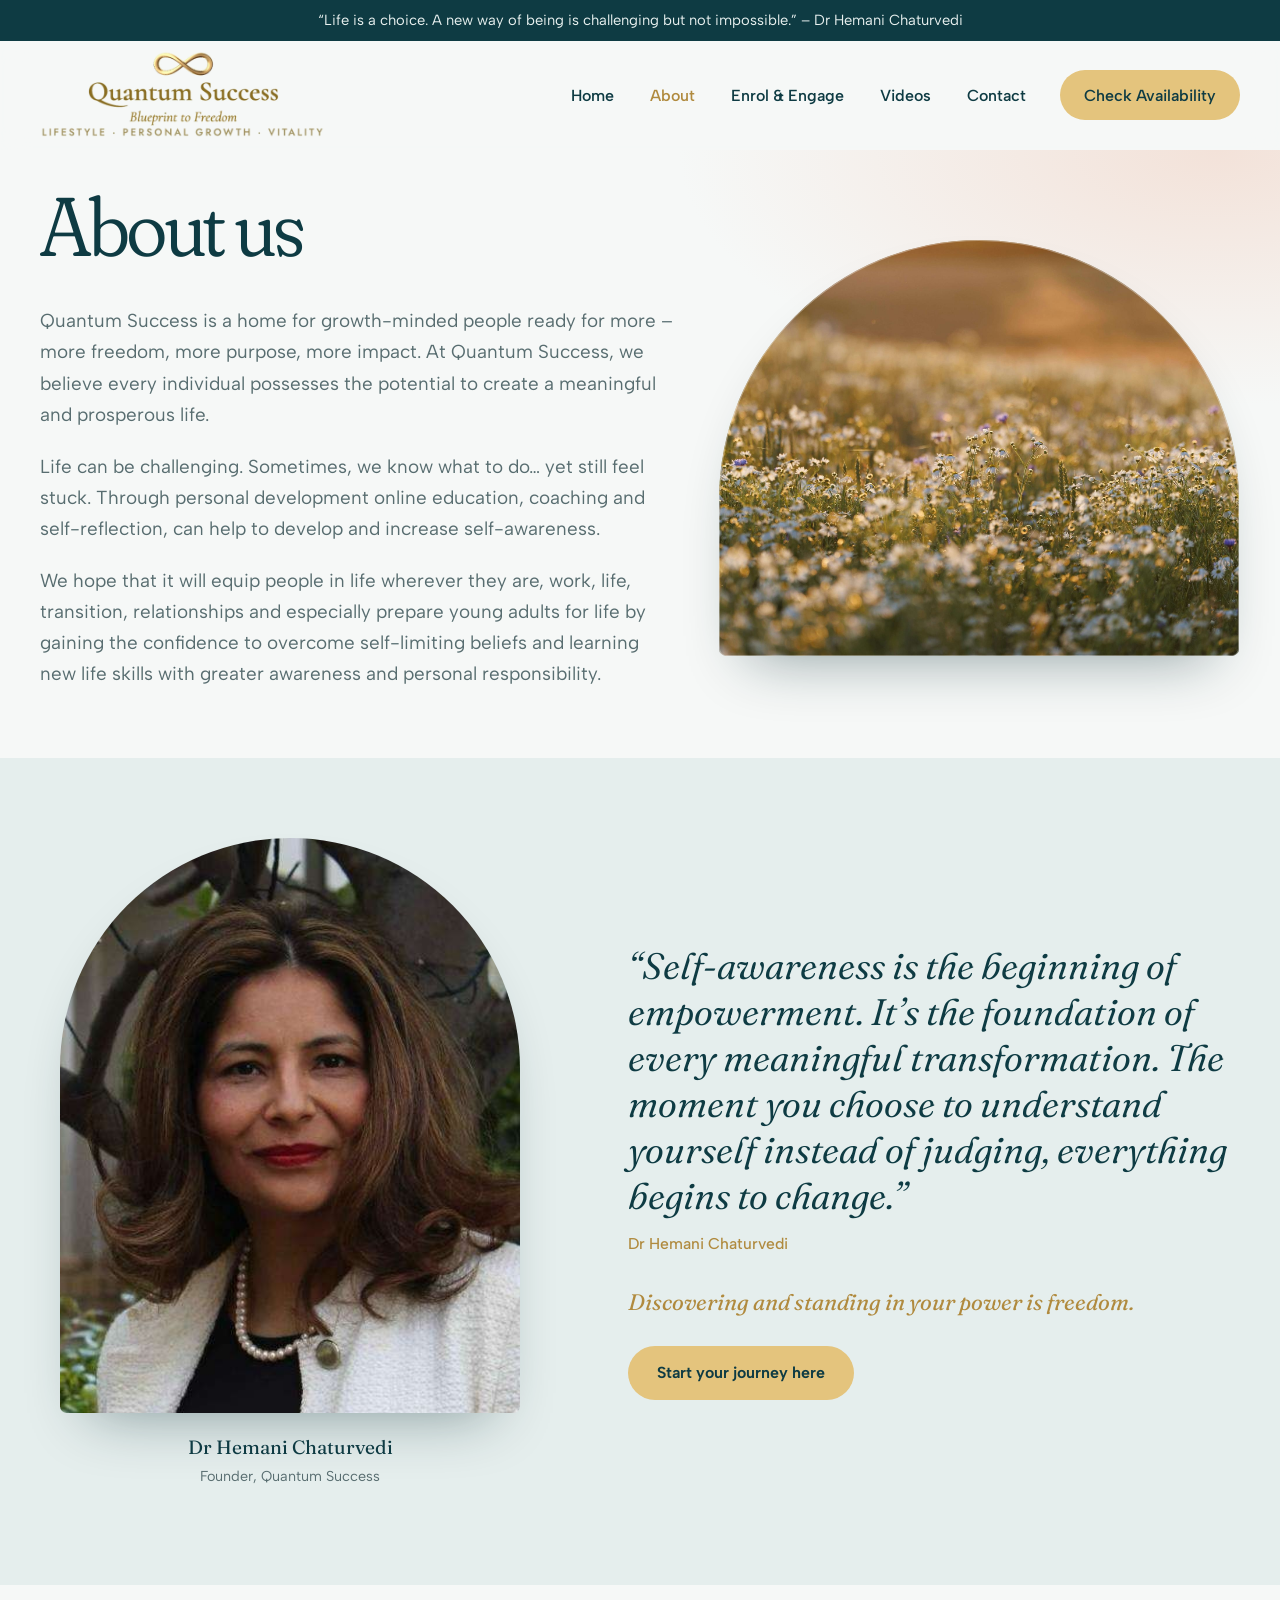
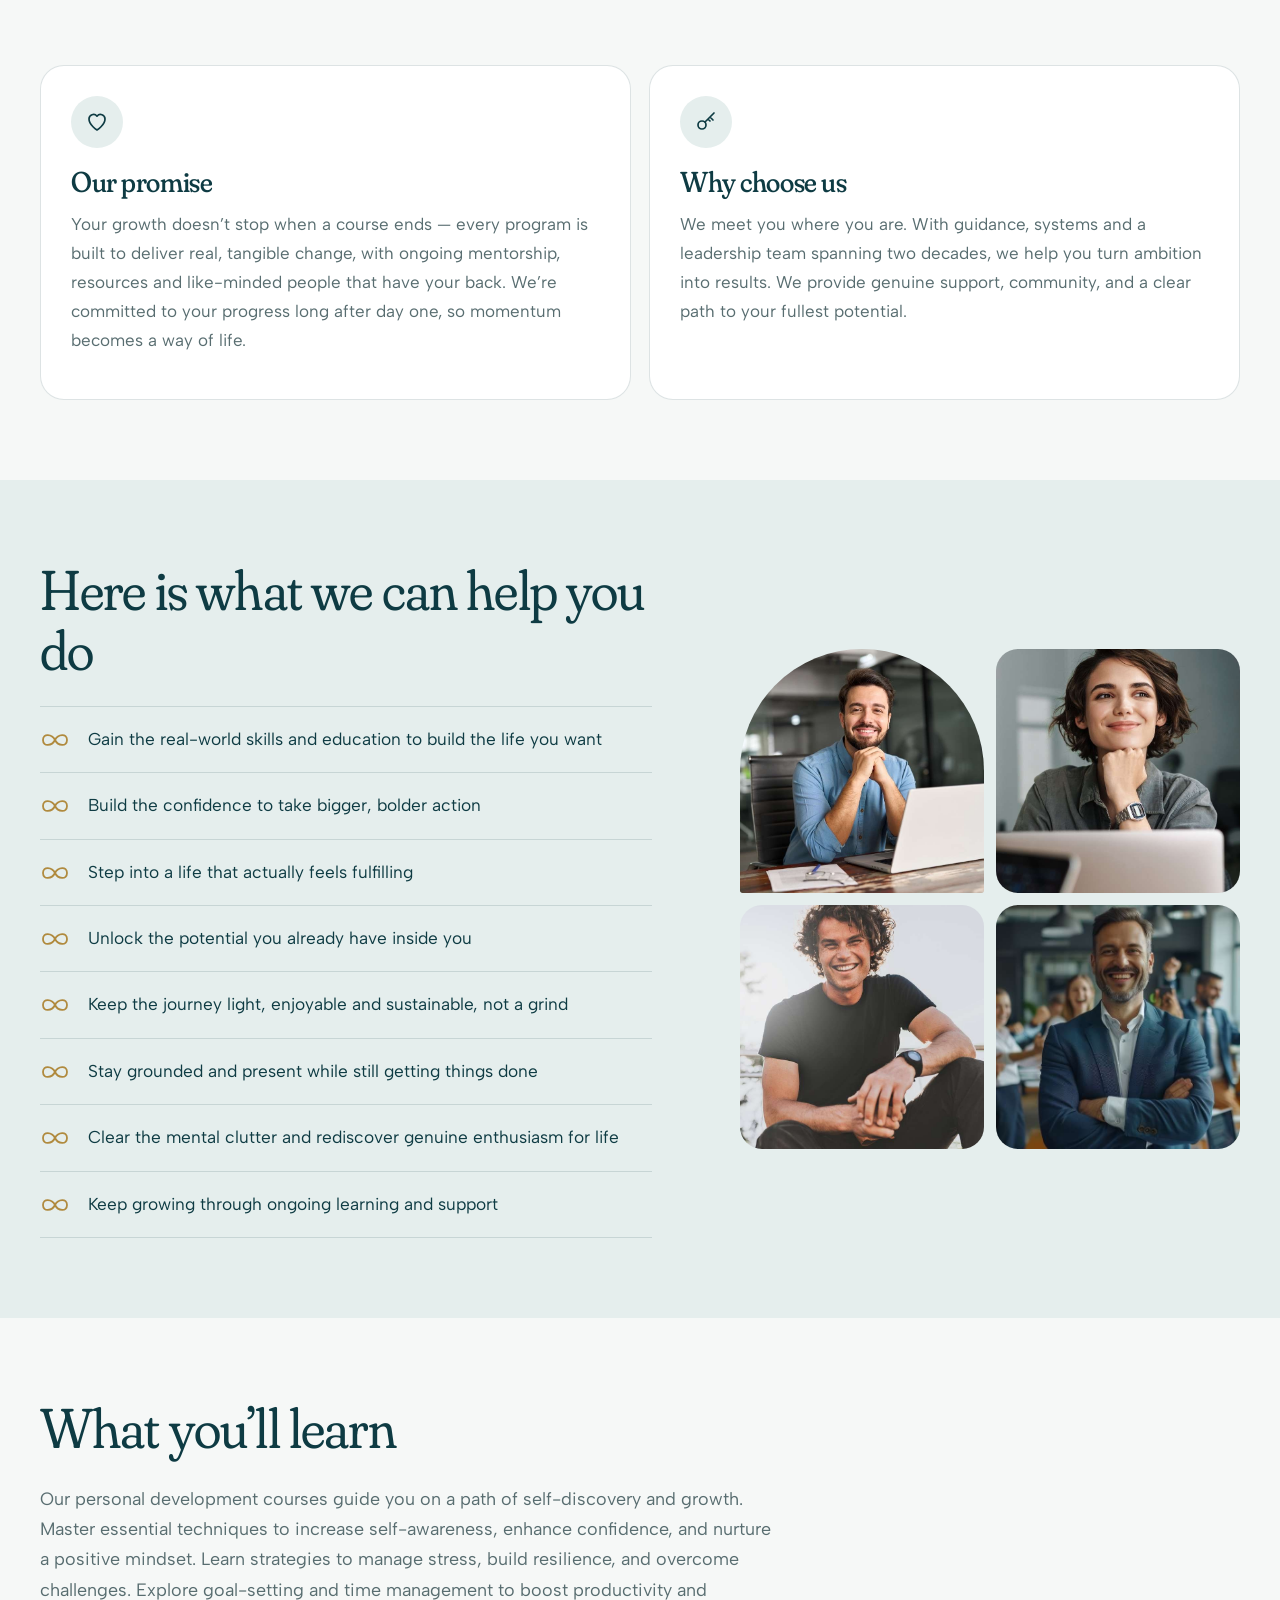
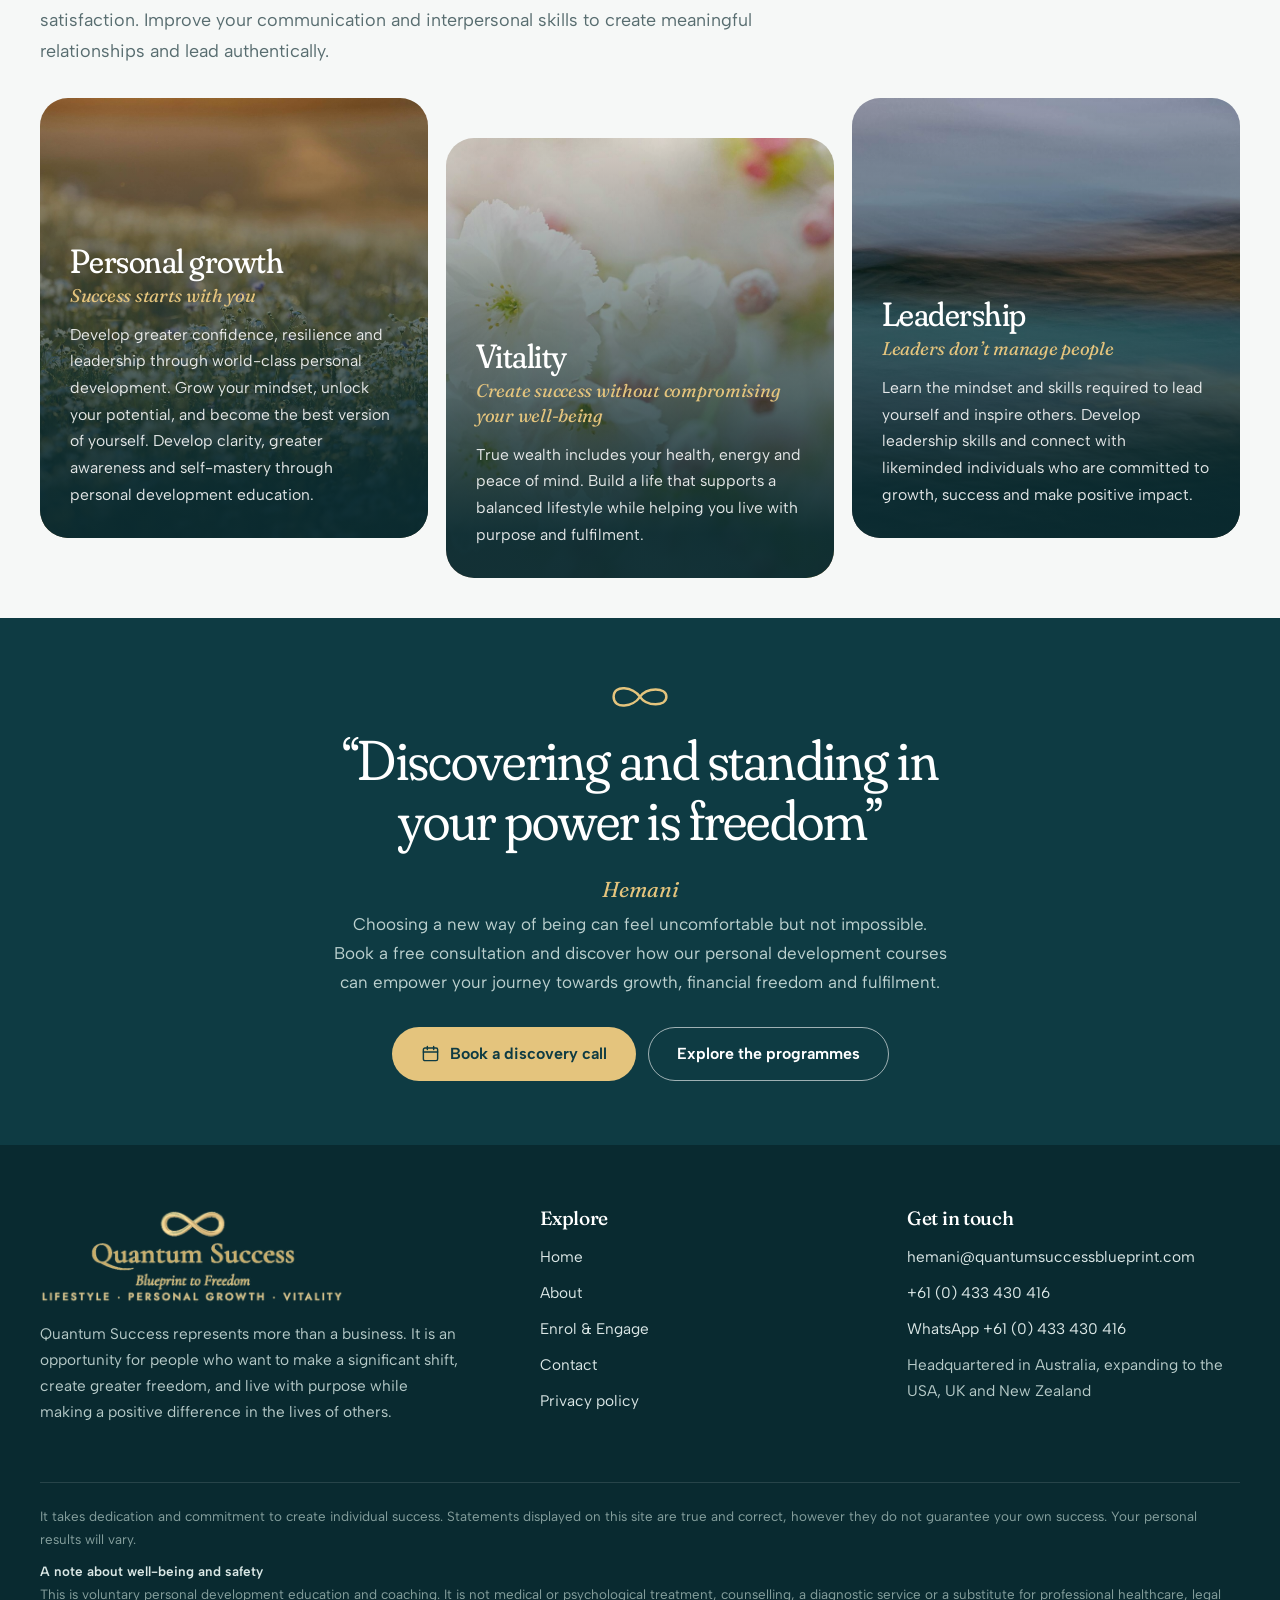
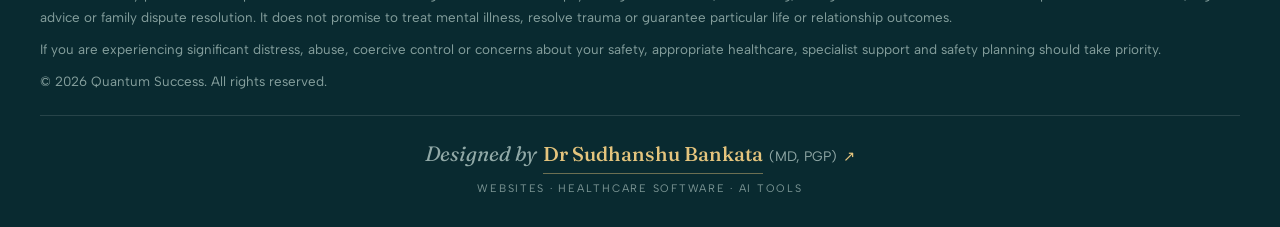
==== commit 7074c4f2: "Client round 3: feedback of 28 October (booking buttons, quotes, Home intro and story, Enrol page, V" ====
--- a/about/index.html
+++ b/about/index.html
@@ -19,7 +19,7 @@
   <link rel="preconnect" href="https://fonts.googleapis.com">
   <link rel="preconnect" href="https://fonts.gstatic.com" crossorigin>
   <link rel="stylesheet" href="https://fonts.googleapis.com/css2?family=Albert+Sans:wght@400;500;600;700&family=Fraunces:ital,opsz,wght,SOFT@0,9..144,300..600,100;1,9..144,300..500,100&display=swap">
-  <link rel="stylesheet" href="../assets/css/site.css?v=7369ad31">
+  <link rel="stylesheet" href="../assets/css/site.css?v=a185ece5">
   <script type="application/ld+json">{"@context":"https://schema.org","@type":"Organization","name":"Quantum Success","alternateName":"Blueprint to Freedom","email":"hemani@quantumsuccessblueprint.com","telephone":"+61433430416","founder":{"@type":"Person","name":"Dr Hemani Chaturvedi"},"description":"World-class online personal development education: lifestyle, personal growth and vitality."}</script>
 </head>
 <body>
@@ -33,7 +33,7 @@
     <button class="nav-toggle" aria-expanded="false" aria-controls="site-nav"><svg viewBox="0 0 24 24" fill="none" stroke="currentColor" stroke-width="2" stroke-linecap="round"><path d="M4 7h16M4 12h16M4 17h10"/></svg><span class="sr-only">Open menu</span></button>
     <nav class="nav" id="site-nav" aria-label="Main">
       <a href="../">Home</a><a href="../about/" aria-current="page">About</a><a href="../choose-your-blueprint/">Enrol &amp; Engage</a><a href="../videos/">Videos</a><a href="../contact-us/">Contact</a>
-      <a class="btn btn-deep" href="https://calendly.com/chaturvedihemani/initial-discovery-call-with-hemani" target="_blank" rel="noopener">Book a discovery call</a>
+      <a class="btn btn-deep" href="https://calendly.com/chaturvedihemani/engage-plan-act" target="_blank" rel="noopener">Check Availability</a>
     </nav>
   </div>
 </header>
@@ -42,7 +42,7 @@
 <section class="phero">
   <div class="wrap">
     <div><h1>About us</h1><p class="lede">Quantum Success is a home for growth-minded people ready for more &ndash; more freedom, more purpose, more impact. At Quantum Success, we believe every individual possesses the potential to create a meaningful and prosperous life.</p><p class="lede">Life can be challenging. Sometimes, we know what to do&hellip; yet still feel stuck. Through personal development online education, coaching and self-reflection, can help to develop and increase self-awareness.</p><p class="lede">We hope that it will equip people in life wherever they are, work, life, transition, relationships and especially prepare young adults for life by gaining the confidence to overcome self-limiting beliefs and learning new life skills with greater awareness and personal responsibility.</p></div>
-    <div class="gwrap"><div class="arch"><img src="../assets/img/bg-golden-field.jpg" alt="A field of white flowers in golden sunset light" width="1800" height="1200"></div><div class="gift"><b>Free gift</b>A 7 day online bootcamp for transformation and growth</div></div>
+    <div class="gwrap"><div class="arch"><img src="../assets/img/bg-golden-field.jpg" alt="A field of white flowers in golden sunset light" width="1800" height="1200"></div></div>
   </div>
 </section>
 
@@ -53,7 +53,7 @@
     <div>
       <blockquote class="pull">“Self-awareness is the beginning of empowerment. It’s the foundation of every meaningful transformation. The moment you choose to understand yourself instead of judging, everything begins to change.”<cite>Dr Hemani Chaturvedi</cite></blockquote>
       <p style="font-family:var(--display);font-size:1.4rem;font-style:italic;color:var(--gold)">Discovering and standing in your power is freedom.</p>
-      <a class="btn btn-deep" href="../contact-us/">Start your journey here</a>
+      <a class="btn btn-deep" href="../choose-your-blueprint/">Start your journey here</a>
     </div>
   </div>
 </section>
@@ -123,6 +123,8 @@
     </div>
     <div class="fine">
       <p>It takes dedication and commitment to create individual success. Statements displayed on this site are true and correct, however they do not guarantee your own success. Your personal results will vary.</p>
+      <p><strong>A note about well-being and safety</strong><br>This is voluntary personal development education and coaching. It is not medical or psychological treatment, counselling, a diagnostic service or a substitute for professional healthcare, legal advice or family dispute resolution. It does not promise to treat mental illness, resolve trauma or guarantee particular life or relationship outcomes.</p>
+      <p>If you are experiencing significant distress, abuse, coercive control or concerns about your safety, appropriate healthcare, specialist support and safety planning should take priority.</p>
       <p>&copy; <span data-year>2026</span> Quantum Success. All rights reserved.</p>
     </div>
   <div class="made-by"><a class="mb" href="https://lexmedix.in/services/" target="_blank" rel="noopener"><span class="mb-main"><span class="mb-pre">Designed by</span> <span class="mb-name">Dr Sudhanshu Bankata</span> <span class="mb-cred">(MD, PGP)</span><span class="mb-arrow" aria-hidden="true">&#8599;</span></span><span class="mb-sr">, </span><span class="mb-sub">Websites &middot; Healthcare software &middot; AI tools</span><span class="mb-sr"> (opens in a new tab)</span></a></div>
--- a/assets/css/site.css
+++ b/assets/css/site.css
@@ -437,3 +437,25 @@
 .gwrap .arch{max-width:none}
 .gwrap .gift{display:block;right:8px;top:14%}
 @media (min-width:900px){.gwrap .gift{right:-24px}}
+
+/* client round 3 (28 Oct feedback) */
+.faces.solo,.zface{display:block;flex:none;width:56px;height:56px;border-radius:50%;overflow:hidden;background:#fff}
+.faces.solo{border:3px solid var(--mist);width:62px;height:62px}
+.faces.solo img,.zface img{display:block;width:100%;height:100%;margin:0;border:0;border-radius:0;object-fit:cover;transform:scale(1.9);transform-origin:50% 34%}
+.hero .lede+.lede{margin-top:14px}
+.fine strong{color:#dbe8e6;font-weight:600}
+.sign-r{text-align:center;max-width:none;margin:-6px auto 20px}
+.phero .lede-sub{font:italic 400 clamp(1.25rem,2.6vw,1.5rem)/1.3 var(--display);color:var(--gold);margin:0 0 14px}
+.phero .lede-sub strong{font-weight:inherit}
+.phero .pull.sm{margin:6px 0 22px}
+.intro-split{display:grid;grid-template-columns:minmax(0,1fr);gap:24px;align-items:start;max-width:none}
+.intro-split>div,.intro-split .pull{min-width:0}
+.intro-split .pull{margin:0}
+@media (min-width:900px){.intro-split{grid-template-columns:minmax(0,1.15fr) minmax(0,.85fr);gap:64px}.intro-split .pull{padding-top:8px}}
+@media (min-width:640px){.tgrid .tcard:last-child:nth-child(odd){grid-column:1/-1}}
+.soon{font:italic 400 1.5rem/1.3 var(--display);color:var(--gold);margin:0 0 22px}
+.feature{display:flex;flex-direction:column;gap:12px;background:#fff;border-radius:28px;padding:30px 28px;box-shadow:var(--shadow);text-decoration:none;color:var(--deep);margin-bottom:24px;overflow-wrap:anywhere;min-width:0}
+.feature b{font:450 clamp(1.5rem,3.4vw,2.1rem)/1.2 var(--display)}
+.feature .plat-tag{font-weight:650;color:var(--gold);font-size:.95rem}
+.feature .go{font-weight:650;color:var(--tide);font-size:.95rem}
+.feature:hover .go{text-decoration:underline}
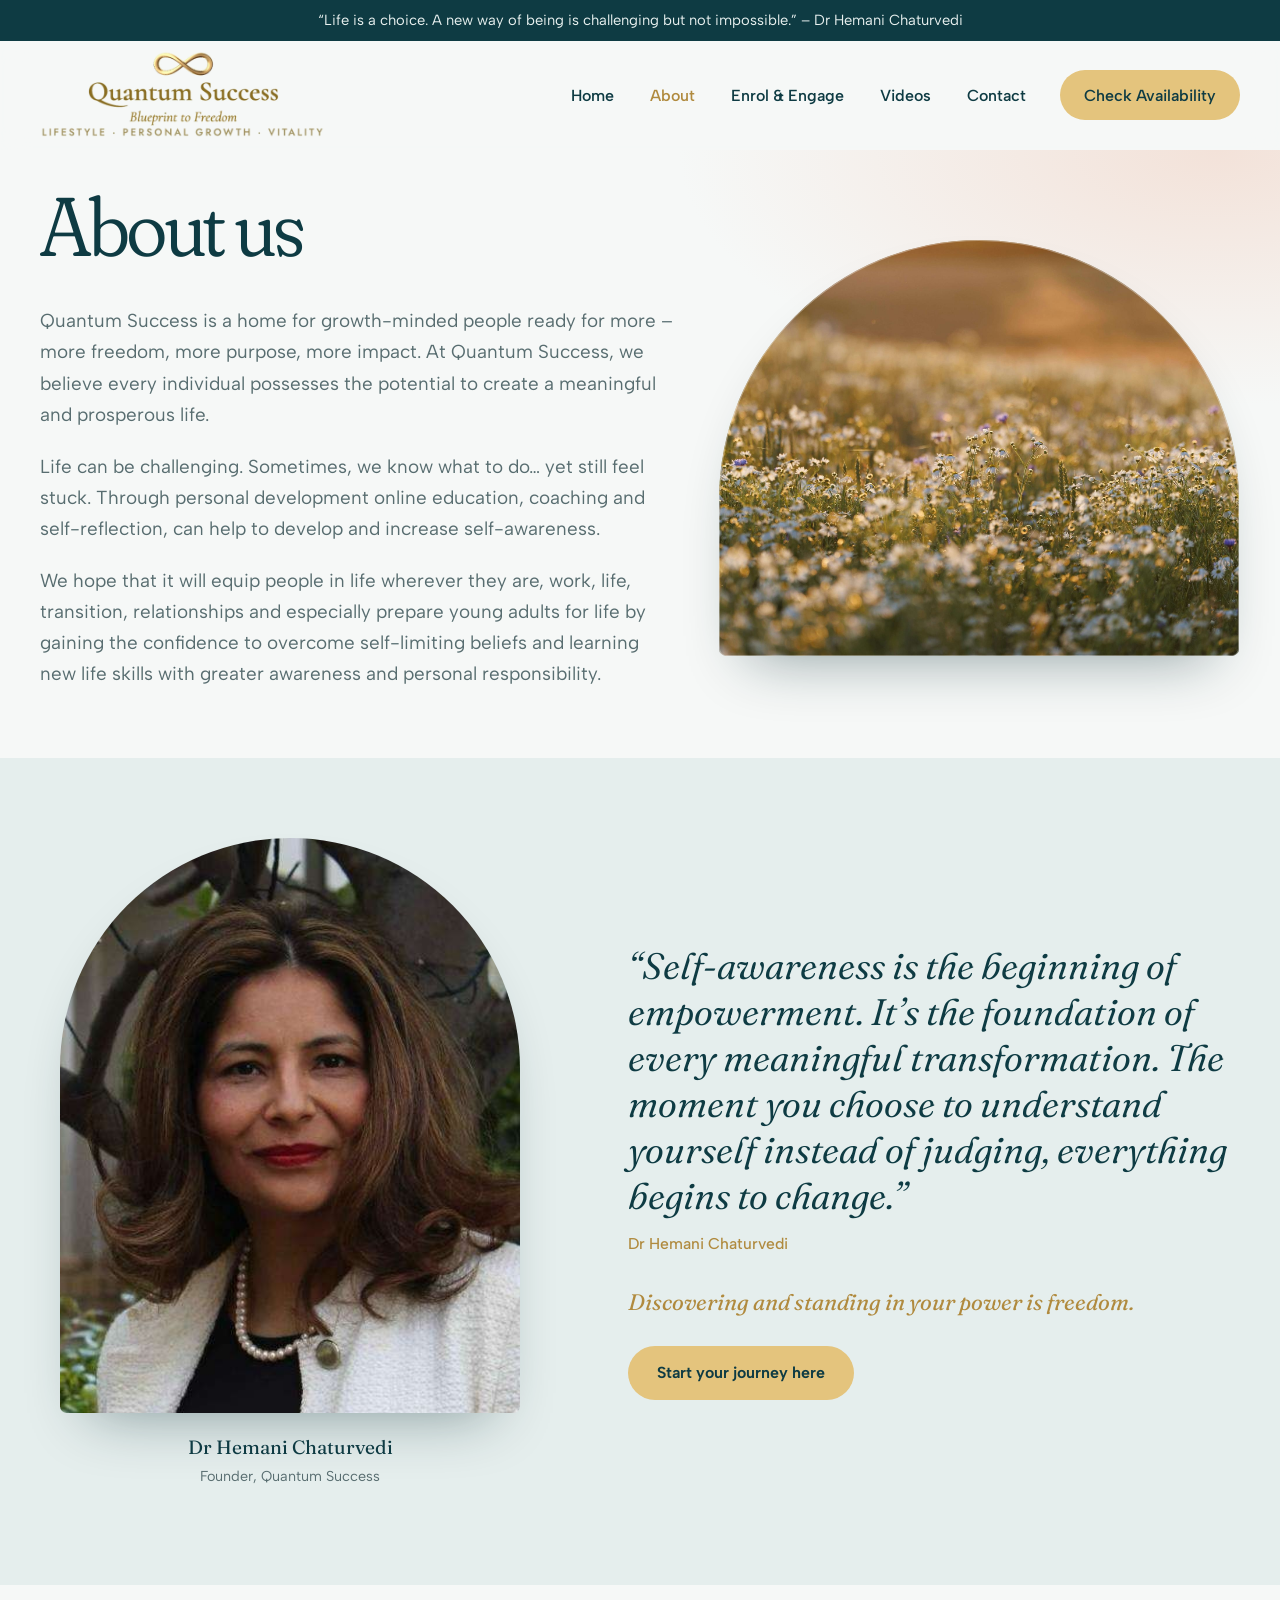
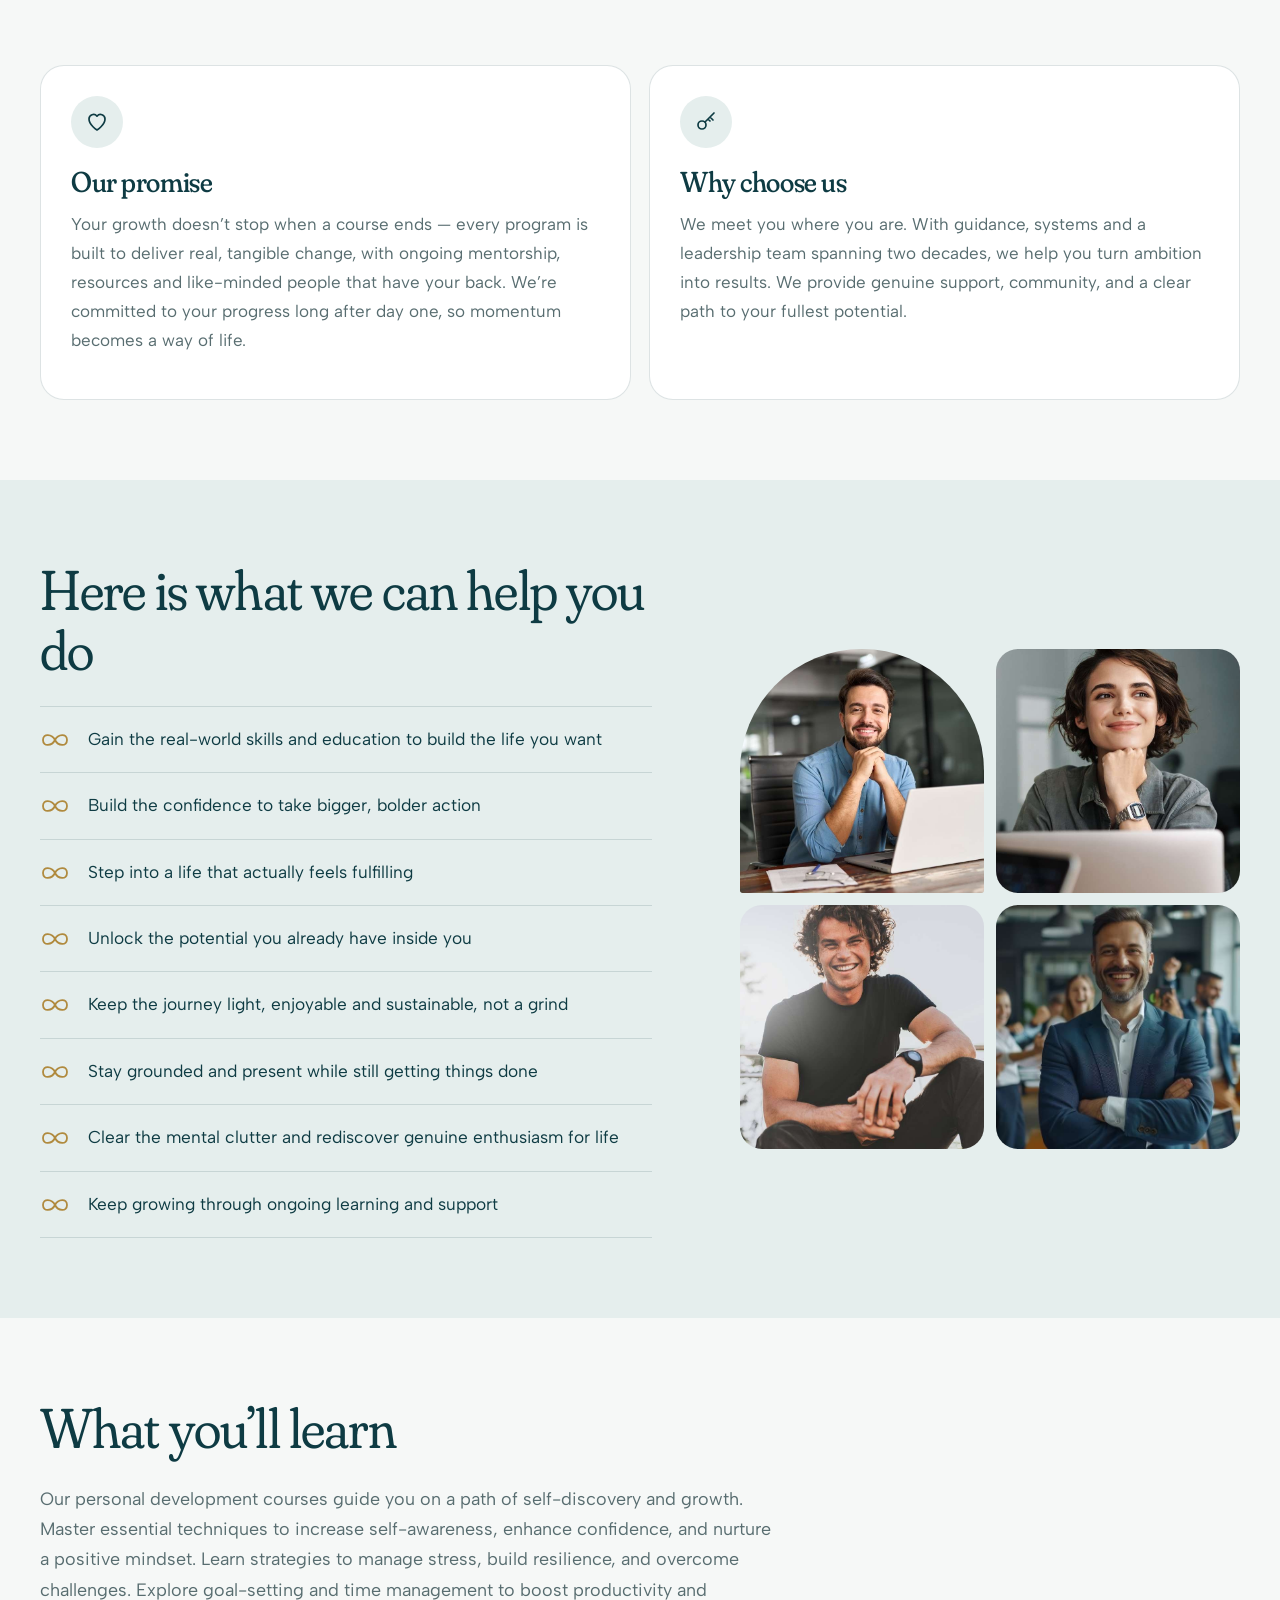
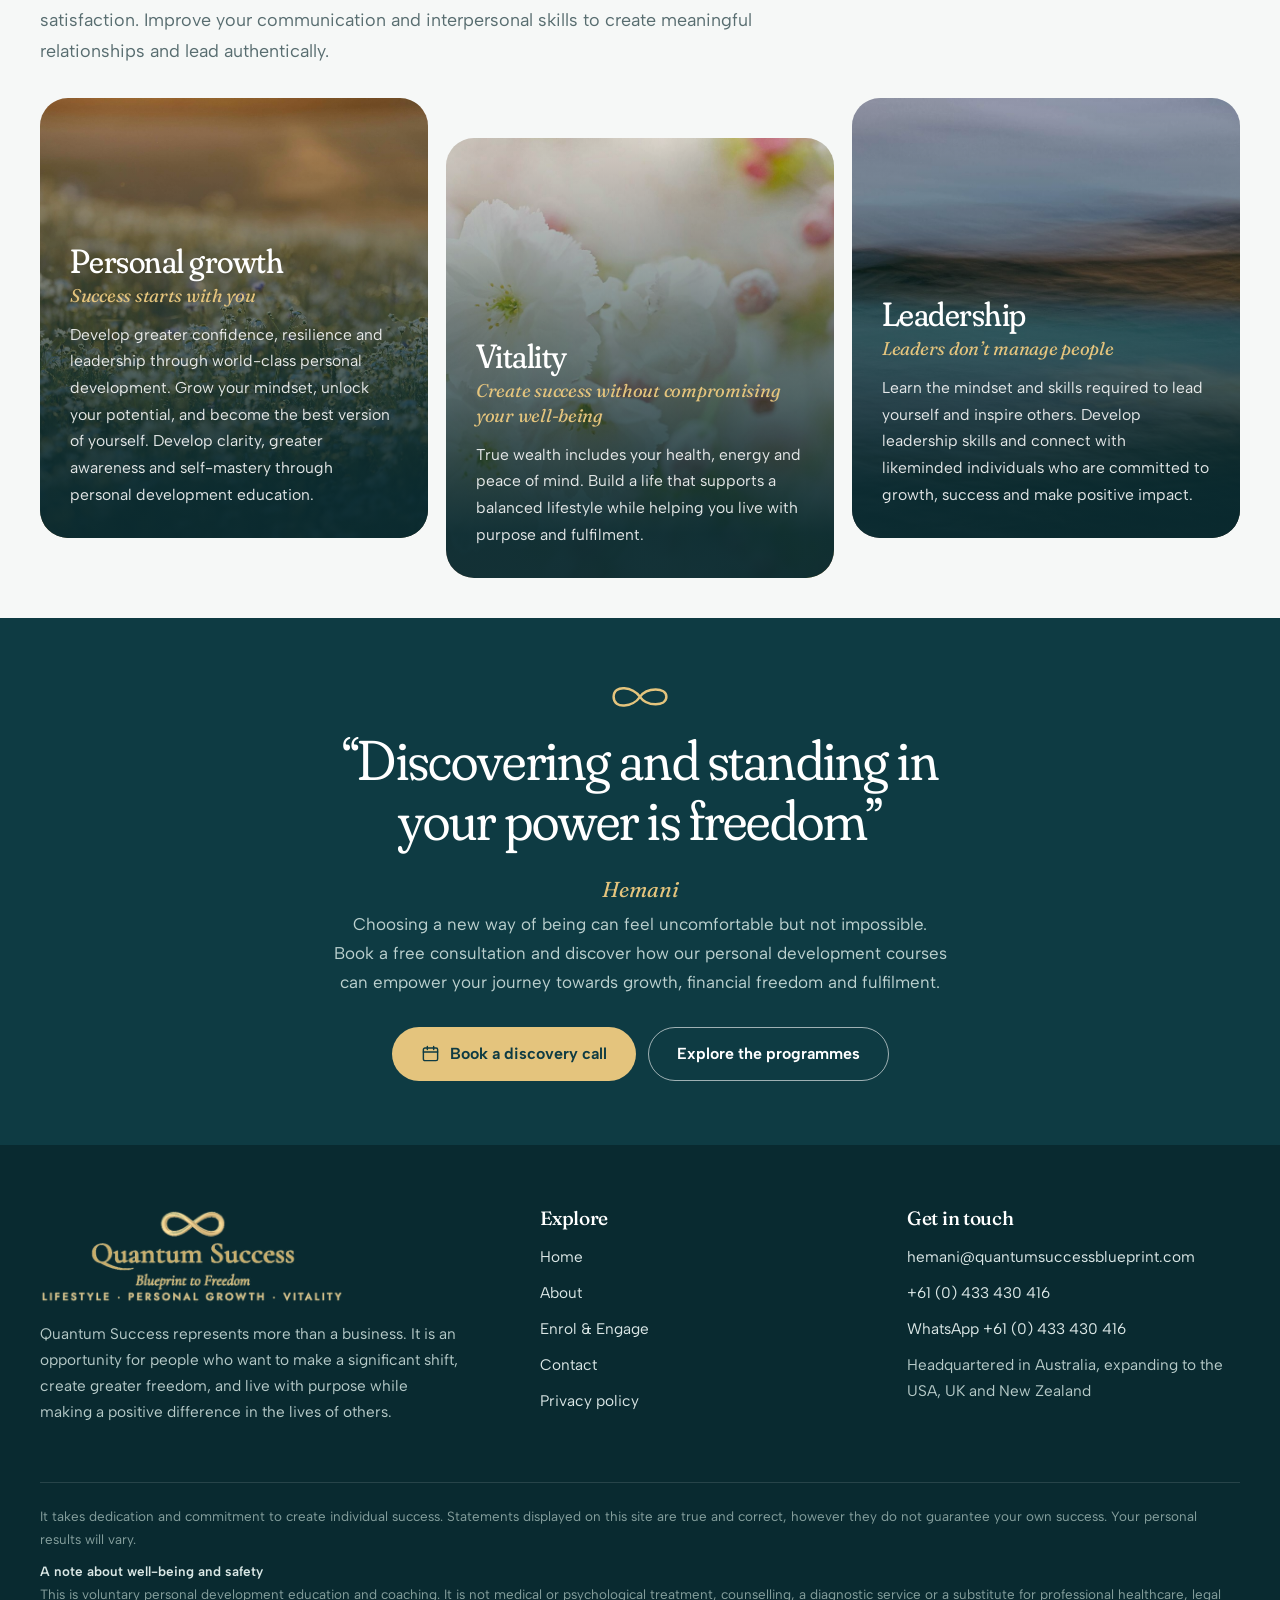
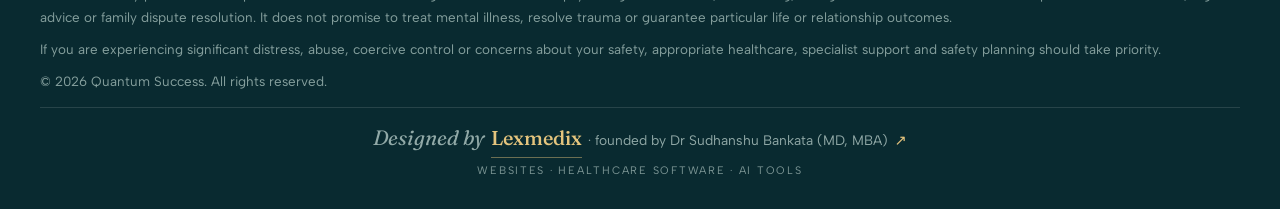
==== commit 09e66aae: "Footer credit: Designed by Lexmedix, founded by Dr Sudhanshu Bankata (MD, MBA) Studio standard 11 as" ====
--- a/about/index.html
+++ b/about/index.html
@@ -19,7 +19,7 @@
   <link rel="preconnect" href="https://fonts.googleapis.com">
   <link rel="preconnect" href="https://fonts.gstatic.com" crossorigin>
   <link rel="stylesheet" href="https://fonts.googleapis.com/css2?family=Albert+Sans:wght@400;500;600;700&family=Fraunces:ital,opsz,wght,SOFT@0,9..144,300..600,100;1,9..144,300..500,100&display=swap">
-  <link rel="stylesheet" href="../assets/css/site.css?v=a185ece5">
+  <link rel="stylesheet" href="../assets/css/site.css?v=eceee939">
   <script type="application/ld+json">{"@context":"https://schema.org","@type":"Organization","name":"Quantum Success","alternateName":"Blueprint to Freedom","email":"hemani@quantumsuccessblueprint.com","telephone":"+61433430416","founder":{"@type":"Person","name":"Dr Hemani Chaturvedi"},"description":"World-class online personal development education: lifestyle, personal growth and vitality."}</script>
 </head>
 <body>
@@ -127,7 +127,7 @@
       <p>If you are experiencing significant distress, abuse, coercive control or concerns about your safety, appropriate healthcare, specialist support and safety planning should take priority.</p>
       <p>&copy; <span data-year>2026</span> Quantum Success. All rights reserved.</p>
     </div>
-  <div class="made-by"><a class="mb" href="https://lexmedix.in/services/" target="_blank" rel="noopener"><span class="mb-main"><span class="mb-pre">Designed by</span> <span class="mb-name">Dr Sudhanshu Bankata</span> <span class="mb-cred">(MD, PGP)</span><span class="mb-arrow" aria-hidden="true">&#8599;</span></span><span class="mb-sr">, </span><span class="mb-sub">Websites &middot; Healthcare software &middot; AI tools</span><span class="mb-sr"> (opens in a new tab)</span></a></div>
+  <div class="made-by"><a class="mb" href="https://lexmedix.in/services/" target="_blank" rel="noopener"><span class="mb-main"><span class="mb-pre">Designed by</span> <span class="mb-name">Lexmedix</span> <span class="mb-cred"><span class="mb-dot" aria-hidden="true">&middot; </span><span class="mb-sr">, </span>founded by Dr Sudhanshu Bankata (MD, MBA)</span><span class="mb-arrow" aria-hidden="true">&#8599;</span></span><span class="mb-sr">, </span><span class="mb-sub">Websites &middot; Healthcare software &middot; AI tools</span><span class="mb-sr"> (opens in a new tab)</span></a></div>
 </div>
 </footer>
 <a class="wa" href="https://wa.me/61433430416" rel="noopener" aria-label="Chat on WhatsApp"><svg viewBox="0 0 32 32" fill="currentColor"><path d="M16 3C8.8 3 3 8.8 3 16c0 2.3.6 4.5 1.7 6.4L3 29l6.8-1.8A13 13 0 0016 29c7.2 0 13-5.8 13-13S23.2 3 16 3zm0 23.7c-2 0-3.9-.6-5.5-1.6l-.4-.2-4 1 1.1-3.9-.3-.4A10.7 10.7 0 1116 26.7zm5.9-8c-.3-.2-1.9-.9-2.2-1s-.5-.2-.7.2-.8 1-1 1.2-.4.2-.7.1a8.7 8.7 0 01-4.3-3.8c-.3-.6.3-.5.9-1.7.1-.2 0-.4 0-.5l-1-2.3c-.2-.6-.5-.5-.7-.5h-.6c-.2 0-.6.1-.9.4s-1.2 1.2-1.2 2.9 1.2 3.4 1.4 3.6c.2.2 2.4 3.7 5.9 5.2 2.2.9 3 1 4.1.8.7-.1 1.9-.8 2.2-1.5s.3-1.4.2-1.5-.3-.2-.6-.4z"/></svg><span>WhatsApp</span></a>
--- a/assets/css/site.css
+++ b/assets/css/site.css
@@ -404,8 +404,8 @@
 .fgrid>*{min-width:0;overflow-wrap:anywhere}
 
 /* ---------- Designer credit ("Designed by", footer) ---------- */
-.made-by { margin-top: 22px; padding-top: 20px; border-top: 1px solid var(--mb-line); display: flex; justify-content: center; text-align: center; min-width: 0; }
-.made-by .mb { display: inline-flex; flex-direction: column; align-items: center; gap: 6px; min-height: 44px; justify-content: center; max-width: 100%; color: var(--mb-text); text-decoration: none; overflow-wrap: anywhere; position: relative; }
+.made-by { margin-top: 14px; padding-top: 12px; border-top: 1px solid var(--mb-line); display: flex; justify-content: center; text-align: center; min-width: 0; }
+.made-by .mb { display: inline-flex; flex-direction: column; align-items: center; gap: 4px; min-height: 44px; justify-content: center; max-width: 100%; color: var(--mb-text); text-decoration: none; overflow-wrap: anywhere; position: relative; }
 .made-by .mb:hover { text-decoration: none; color: var(--mb-text); }
 .made-by .mb-main { display: inline-flex; flex-wrap: wrap; align-items: baseline; justify-content: center; gap: 0 .4em; min-width: 0; }
 .made-by .mb-pre { font-family: var(--mb-pre-font); font-style: var(--mb-pre-style, normal); font-size: var(--mb-pre-size, 1.1rem); color: var(--mb-muted); letter-spacing: var(--mb-pre-ls, 0); text-transform: var(--mb-pre-tt, none); }
@@ -418,6 +418,7 @@
 .made-by .mb:hover .mb-arrow, .made-by .mb:focus-visible .mb-arrow { transform: translate(3px, -3px); }
 .made-by .mb:focus-visible { outline: 2px solid var(--mb-accent); outline-offset: 4px; border-radius: 4px; }
 @media (prefers-reduced-motion: reduce) { .made-by .mb-name, .made-by .mb-arrow { transition: none; } }
+@media (max-width: 480px) { .made-by .mb-dot { display: none; } .made-by .mb-sub { position: absolute; width: 1px; height: 1px; margin: -1px; padding: 0; overflow: hidden; clip: rect(0 0 0 0); white-space: nowrap; border: 0; } }
 .made-by { --mb-line: rgba(255,255,255,.12); --mb-text: #dbe7e6; --mb-muted: #91a9a7; --mb-accent: var(--sun); --mb-rest: rgba(228,196,125,.45); --mb-pre-font: var(--display); --mb-pre-style: italic; --mb-pre-size: 1.3rem; --mb-name-font: var(--display); --mb-name-weight: 500; --mb-name-size: 1.25rem; --mb-name-color: var(--sun); --mb-sub-font: var(--sans); --mb-cred-font: var(--sans); }
 
 /* Client round 2 (2026-10-24) */
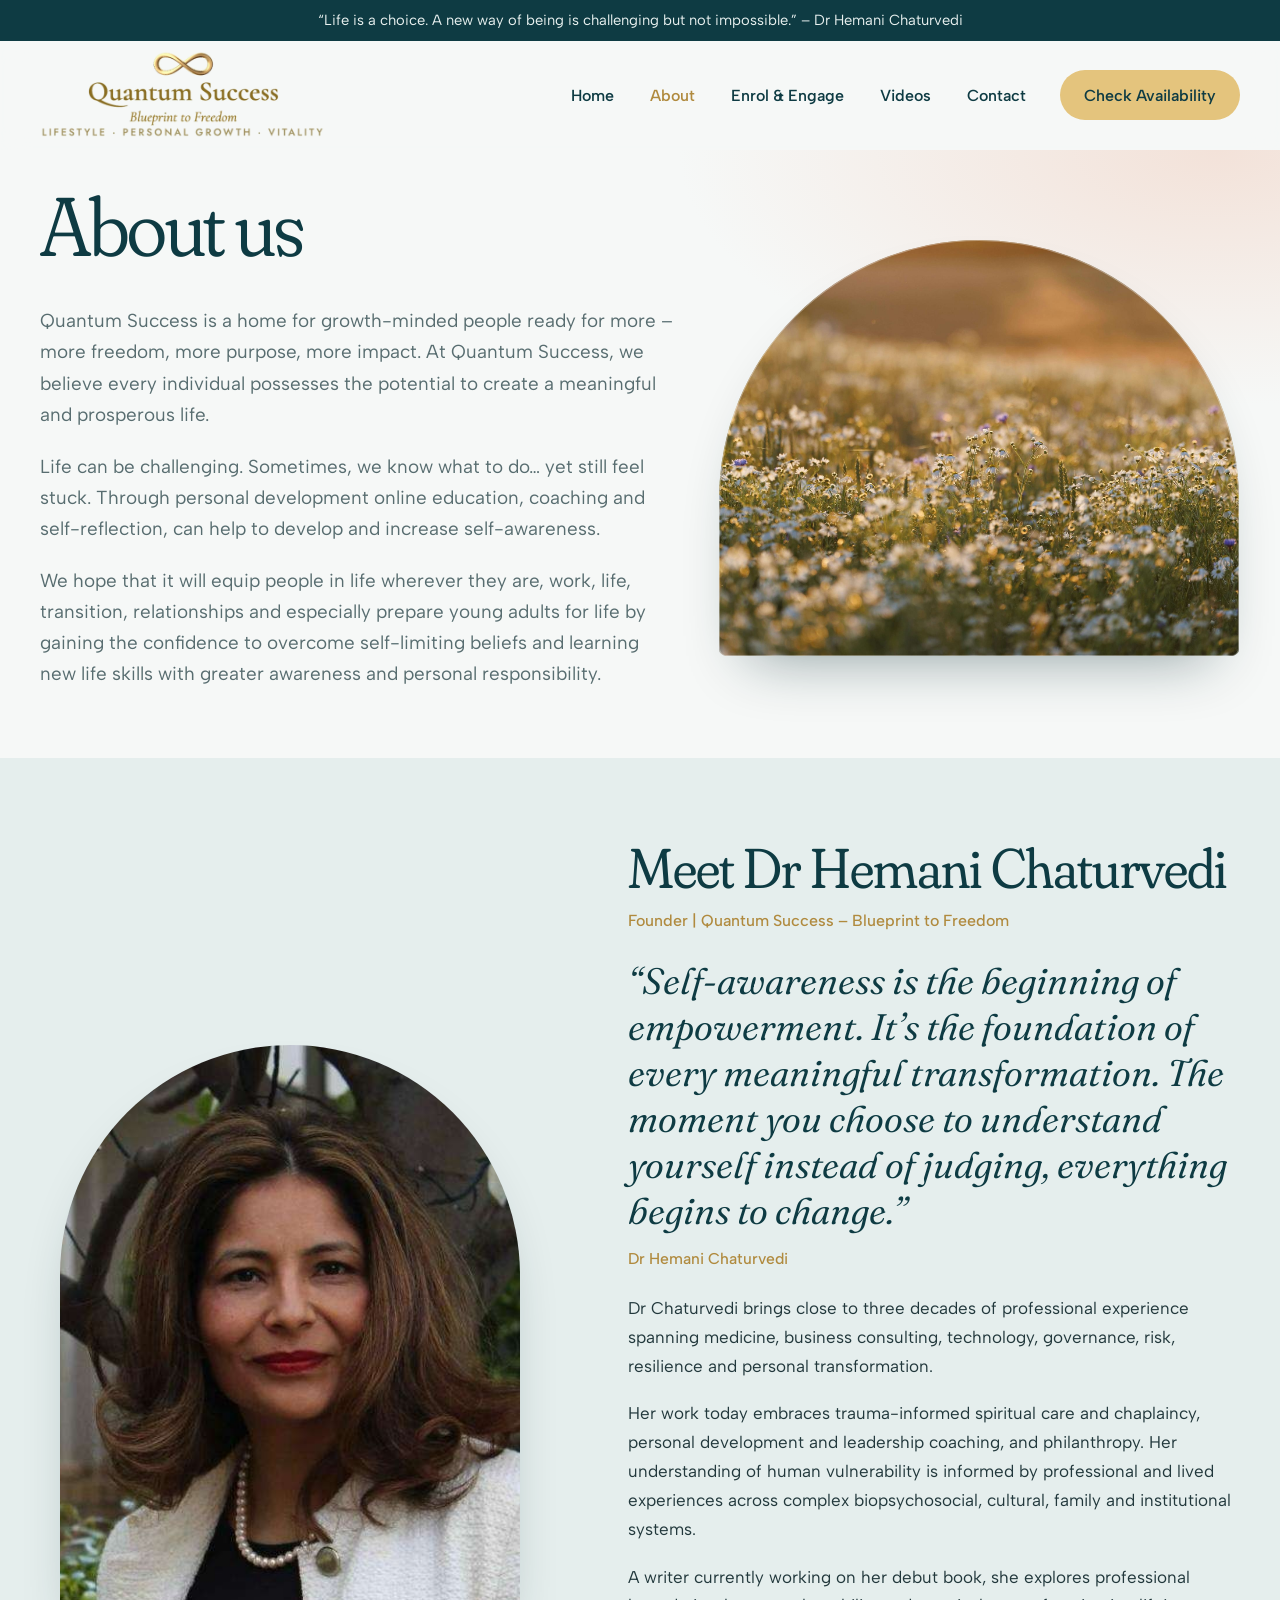
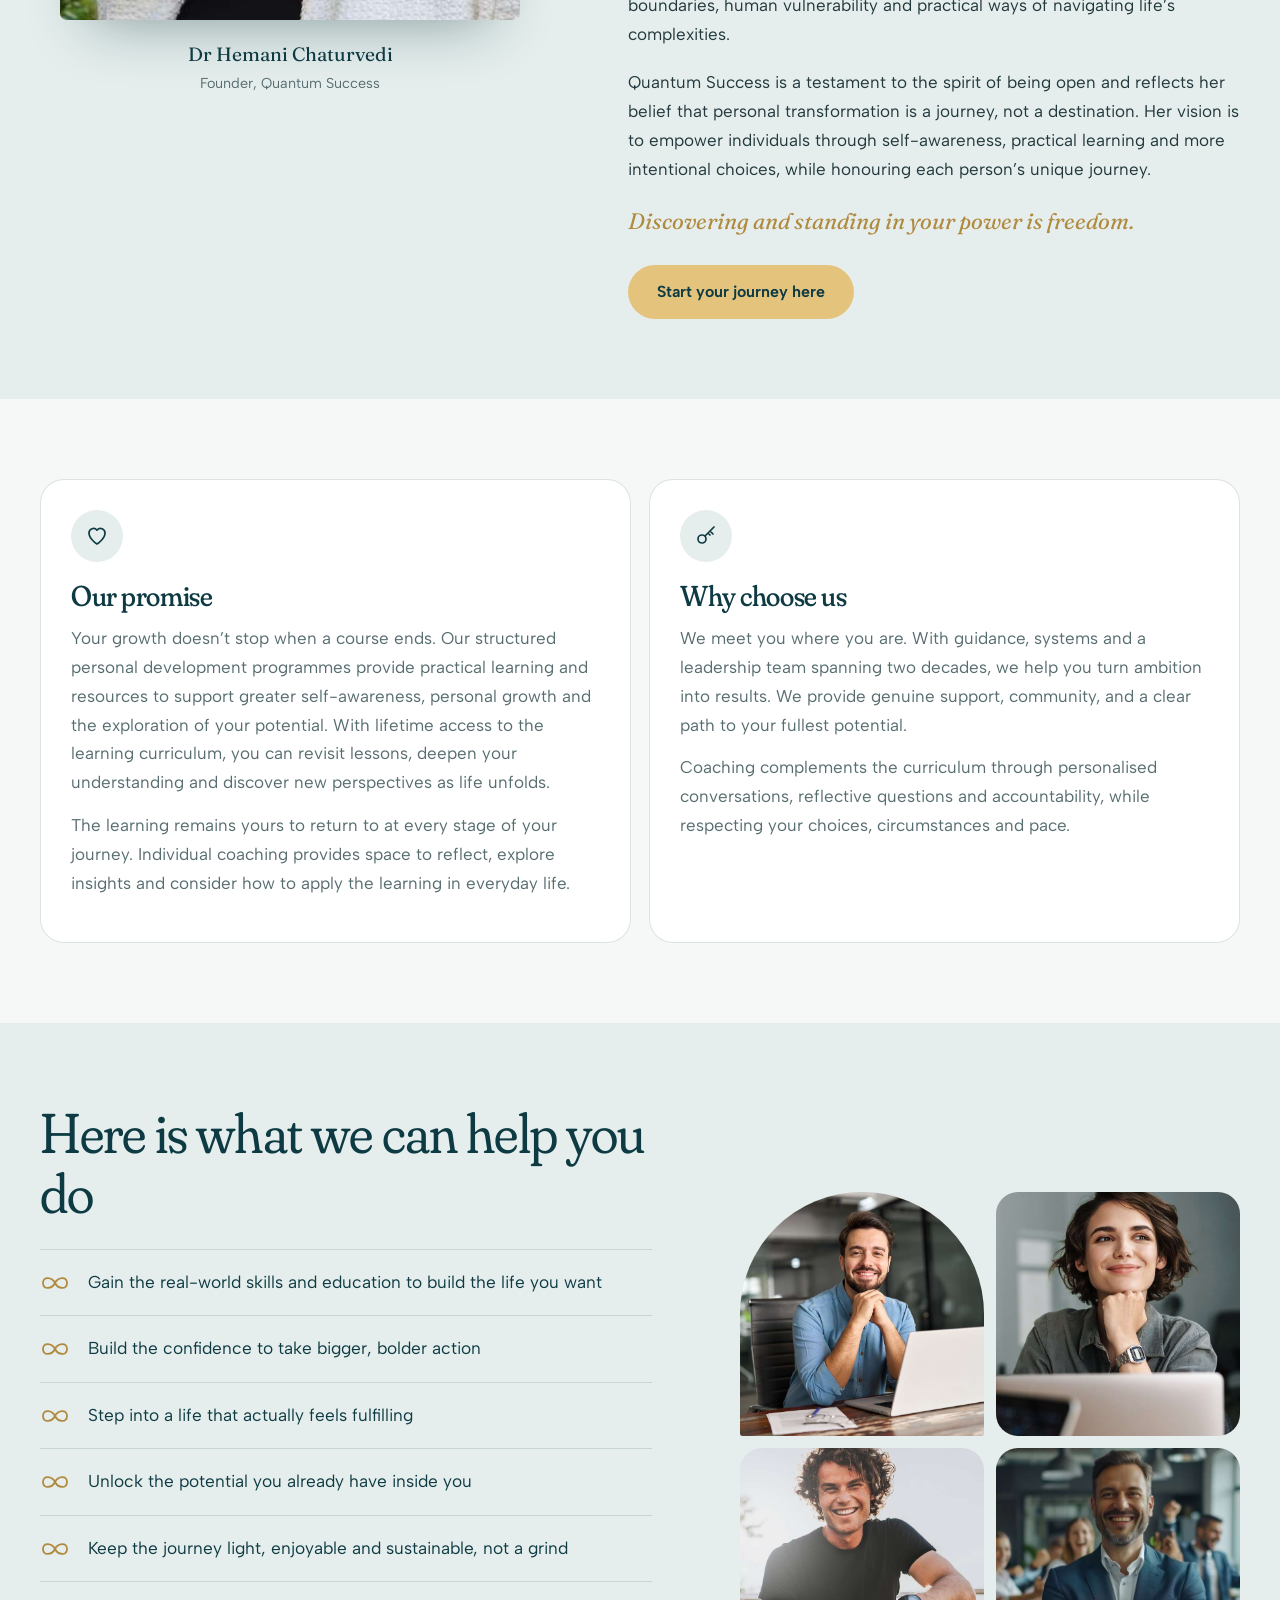
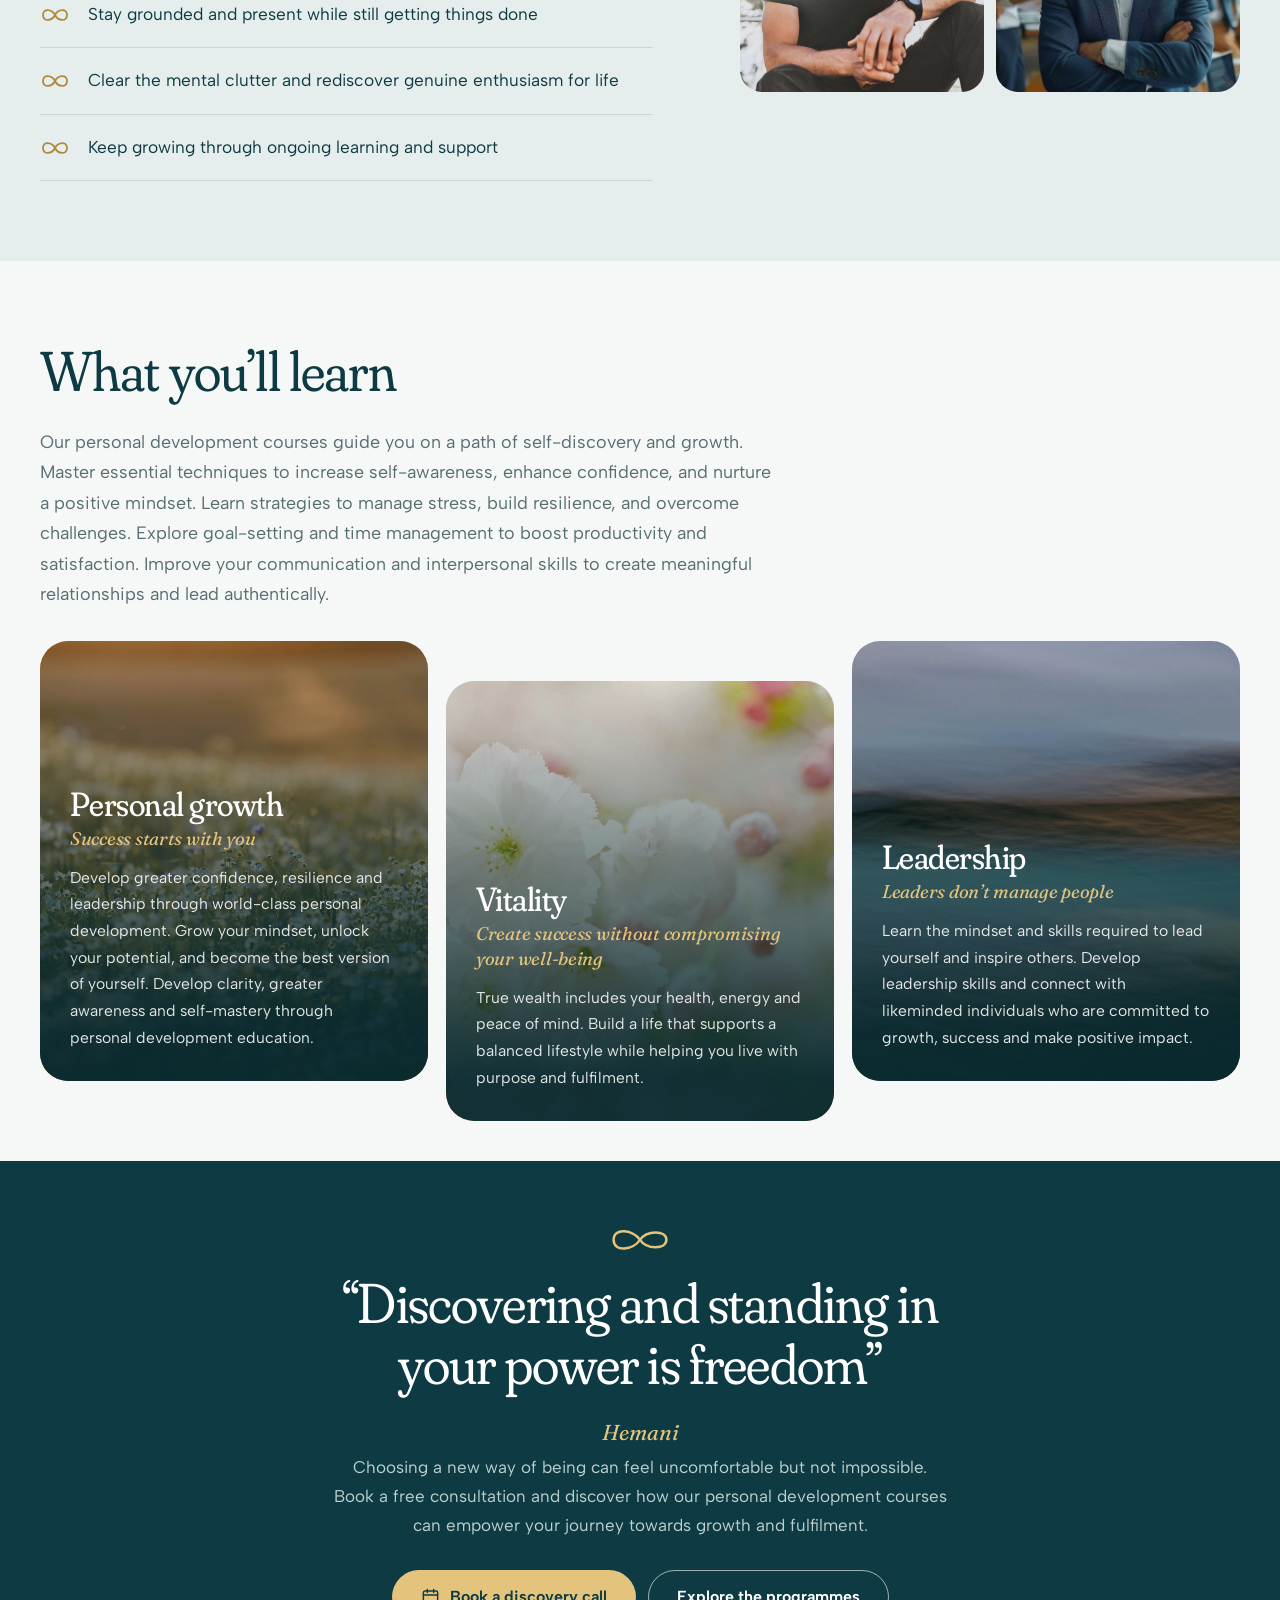
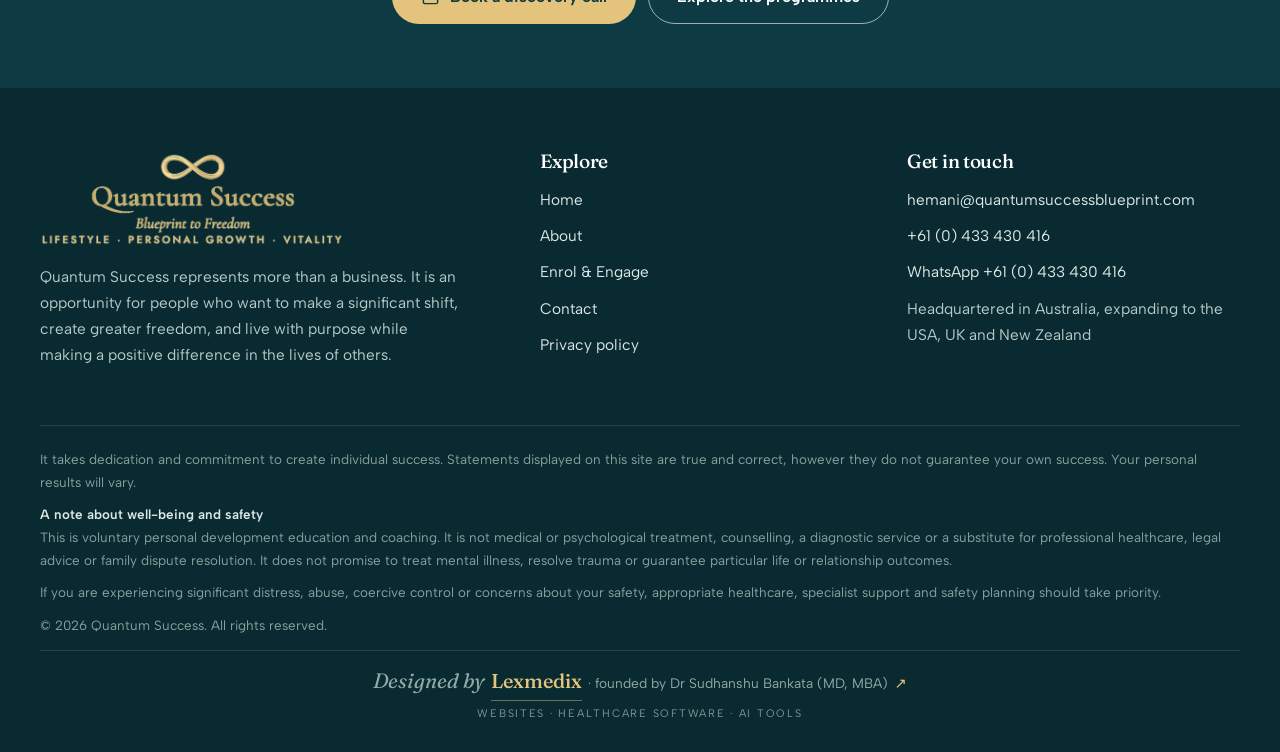
==== commit 7a7dca55: "Client round 4: Hemani's changes of 17 November Home: new line under "In their own words"; includes " ====
--- a/about/index.html
+++ b/about/index.html
@@ -19,7 +19,7 @@
   <link rel="preconnect" href="https://fonts.googleapis.com">
   <link rel="preconnect" href="https://fonts.gstatic.com" crossorigin>
   <link rel="stylesheet" href="https://fonts.googleapis.com/css2?family=Albert+Sans:wght@400;500;600;700&family=Fraunces:ital,opsz,wght,SOFT@0,9..144,300..600,100;1,9..144,300..500,100&display=swap">
-  <link rel="stylesheet" href="../assets/css/site.css?v=eceee939">
+  <link rel="stylesheet" href="../assets/css/site.css?v=a69a87ea">
   <script type="application/ld+json">{"@context":"https://schema.org","@type":"Organization","name":"Quantum Success","alternateName":"Blueprint to Freedom","email":"hemani@quantumsuccessblueprint.com","telephone":"+61433430416","founder":{"@type":"Person","name":"Dr Hemani Chaturvedi"},"description":"World-class online personal development education: lifestyle, personal growth and vitality."}</script>
 </head>
 <body>
@@ -48,10 +48,16 @@
 
 <!-- SECTION: FOUNDER QUOTE -->
 <section class="section foam" id="founder">
-  <div class="wrap split">
+  <div class="wrap split meet-split">
     <figure class="framed" style="margin-top:0"><img src="../assets/img/hemani.jpg" alt="Dr Hemani Chaturvedi, founder of Quantum Success" width="606" height="600"><figcaption>Dr Hemani Chaturvedi<small>Founder, Quantum Success</small></figcaption></figure>
     <div>
+      <h2 class="meet">Meet Dr Hemani Chaturvedi</h2>
+      <p class="meet-role">Founder | Quantum Success &ndash; Blueprint to Freedom</p>
       <blockquote class="pull">“Self-awareness is the beginning of empowerment. It’s the foundation of every meaningful transformation. The moment you choose to understand yourself instead of judging, everything begins to change.”<cite>Dr Hemani Chaturvedi</cite></blockquote>
+      <p>Dr Chaturvedi brings close to three decades of professional experience spanning medicine, business consulting, technology, governance, risk, resilience and personal transformation.</p>
+      <p>Her work today embraces trauma-informed spiritual care and chaplaincy, personal development and leadership coaching, and philanthropy. Her understanding of human vulnerability is informed by professional and lived experiences across complex biopsychosocial, cultural, family and institutional systems.</p>
+      <p>A writer currently working on her debut book, she explores professional boundaries, human vulnerability and practical ways of navigating life’s complexities.</p>
+      <p>Quantum Success is a testament to the spirit of being open and reflects her belief that personal transformation is a journey, not a destination. Her vision is to empower individuals through self-awareness, practical learning and more intentional choices, while honouring each person’s unique journey.</p>
       <p style="font-family:var(--display);font-size:1.4rem;font-style:italic;color:var(--gold)">Discovering and standing in your power is freedom.</p>
       <a class="btn btn-deep" href="../choose-your-blueprint/">Start your journey here</a>
     </div>
@@ -61,8 +67,8 @@
 <!-- SECTION: PROMISE + WHY -->
 <section class="section">
   <div class="wrap feat two">
-    <div class="fcard"><div class="ic"><svg viewBox="0 0 24 24" fill="none" stroke="currentColor" stroke-width="1.7" stroke-linecap="round" stroke-linejoin="round"><path d="M12 20s-8-5-8-11a4.5 4.5 0 018-2.8A4.5 4.5 0 0120 9c0 6-8 11-8 11z"/></svg></div><h3>Our promise</h3><p>Your growth doesn’t stop when a course ends &mdash; every program is built to deliver real, tangible change, with ongoing mentorship, resources and like-minded people that have your back. We’re committed to your progress long after day one, so momentum becomes a way of life.</p></div>
-    <div class="fcard"><div class="ic"><svg viewBox="0 0 24 24" fill="none" stroke="currentColor" stroke-width="1.7" stroke-linecap="round" stroke-linejoin="round"><circle cx="8" cy="15" r="4"/><path d="M11 12l9-9M16 7l3 3M14 9l2 2"/></svg></div><h3>Why choose us</h3><p>We meet you where you are. With guidance, systems and a leadership team spanning two decades, we help you turn ambition into results. We provide genuine support, community, and a clear path to your fullest potential.</p></div>
+    <div class="fcard"><div class="ic"><svg viewBox="0 0 24 24" fill="none" stroke="currentColor" stroke-width="1.7" stroke-linecap="round" stroke-linejoin="round"><path d="M12 20s-8-5-8-11a4.5 4.5 0 018-2.8A4.5 4.5 0 0120 9c0 6-8 11-8 11z"/></svg></div><h3>Our promise</h3><p>Your growth doesn’t stop when a course ends. Our structured personal development programmes provide practical learning and resources to support greater self-awareness, personal growth and the exploration of your potential. With lifetime access to the learning curriculum, you can revisit lessons, deepen your understanding and discover new perspectives as life unfolds.</p><p>The learning remains yours to return to at every stage of your journey. Individual coaching provides space to reflect, explore insights and consider how to apply the learning in everyday life.</p></div>
+    <div class="fcard"><div class="ic"><svg viewBox="0 0 24 24" fill="none" stroke="currentColor" stroke-width="1.7" stroke-linecap="round" stroke-linejoin="round"><circle cx="8" cy="15" r="4"/><path d="M11 12l9-9M16 7l3 3M14 9l2 2"/></svg></div><h3>Why choose us</h3><p>We meet you where you are. With guidance, systems and a leadership team spanning two decades, we help you turn ambition into results. We provide genuine support, community, and a clear path to your fullest potential.</p><p>Coaching complements the curriculum through personalised conversations, reflective questions and accountability, while respecting your choices, circumstances and pace.</p></div>
   </div>
 </section>
 
@@ -91,7 +97,7 @@
     </div>
   </div>
 </section>
-<section class="closing"><div class="wrap"><svg class="loop-mark" viewBox="0 0 80 36" fill="none" stroke="currentColor" stroke-width="3" stroke-linecap="round" aria-hidden="true"><path d="M40 18C32 6 8 2 8 18s24 12 32 0c8-12 32-12 32 0S48 30 40 18z"/></svg><h2>&ldquo;Discovering and standing in your power is freedom&rdquo;</h2><p class="sign sign-r">Hemani</p><p>Choosing a new way of being can feel uncomfortable but not impossible. Book a free consultation and discover how our personal development courses can empower your journey towards growth, financial freedom and fulfilment.</p><div class="cta-row"><a class="btn btn-sun" href="https://calendly.com/chaturvedihemani/initial-discovery-call-with-hemani" target="_blank" rel="noopener"><svg viewBox="0 0 24 24" fill="none" stroke="currentColor" stroke-width="1.8" stroke-linecap="round" stroke-linejoin="round"><rect x="3" y="5" width="18" height="16" rx="2"/><path d="M8 3v4M16 3v4M3 10h18"/></svg> Book a discovery call</a><a class="btn btn-light" href="../choose-your-blueprint/">Explore the programmes</a></div></div></section>
+<section class="closing"><div class="wrap"><svg class="loop-mark" viewBox="0 0 80 36" fill="none" stroke="currentColor" stroke-width="3" stroke-linecap="round" aria-hidden="true"><path d="M40 18C32 6 8 2 8 18s24 12 32 0c8-12 32-12 32 0S48 30 40 18z"/></svg><h2>&ldquo;Discovering and standing in your power is freedom&rdquo;</h2><p class="sign sign-r">Hemani</p><p>Choosing a new way of being can feel uncomfortable but not impossible. Book a free consultation and discover how our personal development courses can empower your journey towards growth and fulfilment.</p><div class="cta-row"><a class="btn btn-sun" href="https://calendly.com/chaturvedihemani/initial-discovery-call-with-hemani" target="_blank" rel="noopener"><svg viewBox="0 0 24 24" fill="none" stroke="currentColor" stroke-width="1.8" stroke-linecap="round" stroke-linejoin="round"><rect x="3" y="5" width="18" height="16" rx="2"/><path d="M8 3v4M16 3v4M3 10h18"/></svg> Book a discovery call</a><a class="btn btn-light" href="../choose-your-blueprint/">Explore the programmes</a></div></div></section>
 </main>
 <!-- SECTION: FOOTER (duplicated on all 4 pages — change one, change all) -->
 <footer class="site-footer">
--- a/assets/css/site.css
+++ b/assets/css/site.css
@@ -418,7 +418,7 @@
 .made-by .mb:hover .mb-arrow, .made-by .mb:focus-visible .mb-arrow { transform: translate(3px, -3px); }
 .made-by .mb:focus-visible { outline: 2px solid var(--mb-accent); outline-offset: 4px; border-radius: 4px; }
 @media (prefers-reduced-motion: reduce) { .made-by .mb-name, .made-by .mb-arrow { transition: none; } }
-@media (max-width: 480px) { .made-by .mb-dot { display: none; } .made-by .mb-sub { position: absolute; width: 1px; height: 1px; margin: -1px; padding: 0; overflow: hidden; clip: rect(0 0 0 0); white-space: nowrap; border: 0; } }
+@media (max-width: 480px) { .made-by .mb-dot { display: none; } }
 .made-by { --mb-line: rgba(255,255,255,.12); --mb-text: #dbe7e6; --mb-muted: #91a9a7; --mb-accent: var(--sun); --mb-rest: rgba(228,196,125,.45); --mb-pre-font: var(--display); --mb-pre-style: italic; --mb-pre-size: 1.3rem; --mb-name-font: var(--display); --mb-name-weight: 500; --mb-name-size: 1.25rem; --mb-name-color: var(--sun); --mb-sub-font: var(--sans); --mb-cred-font: var(--sans); }
 
 /* Client round 2 (2026-10-24) */
@@ -455,8 +455,20 @@
 @media (min-width:900px){.intro-split{grid-template-columns:minmax(0,1.15fr) minmax(0,.85fr);gap:64px}.intro-split .pull{padding-top:8px}}
 @media (min-width:640px){.tgrid .tcard:last-child:nth-child(odd){grid-column:1/-1}}
 .soon{font:italic 400 1.5rem/1.3 var(--display);color:var(--gold);margin:0 0 22px}
-.feature{display:flex;flex-direction:column;gap:12px;background:#fff;border-radius:28px;padding:30px 28px;box-shadow:var(--shadow);text-decoration:none;color:var(--deep);margin-bottom:24px;overflow-wrap:anywhere;min-width:0}
+/* About: "Meet Dr Hemani Chaturvedi" beside the photo (client round 4, 17 Nov) */
+.meet{margin-bottom:.2em}
+.meet-role{font:500 1rem/1.4 var(--sans);color:var(--gold);margin:0 0 26px}
+.meet-split .pull{margin-bottom:24px}.feature{display:flex;flex-direction:column;gap:12px;background:#fff;border-radius:28px;padding:30px 28px;box-shadow:var(--shadow);text-decoration:none;color:var(--deep);margin-bottom:24px;overflow-wrap:anywhere;min-width:0}
 .feature b{font:450 clamp(1.5rem,3.4vw,2.1rem)/1.2 var(--display)}
 .feature .plat-tag{font-weight:650;color:var(--gold);font-size:.95rem}
 .feature .go{font-weight:650;color:var(--tide);font-size:.95rem}
 .feature:hover .go{text-decoration:underline}
+
+/* Narrow phones with large text: grid and flex columns may shrink and long words wrap, so nothing runs past the right edge
+   (studio mobile rule 1, owner's yes 2026-11-11). Zero-specificity :where() so any site rule that sets a min-width still wins. */
+@media (max-width: 480px) {
+  :where(header, main, footer) :where(*:not(img, svg, video, iframe, canvas, picture, button)) { min-width: 0; }
+  :where(main) :where(input, select, textarea) { max-width: 100%; }
+  :where(main, footer) :where(h1, h2, h3, h4, h5, h6, p, li, dd, dt, figcaption, label, blockquote, small, b, strong) { overflow-wrap: break-word; }
+  :where(main) :where(a[class*="btn"], button) { max-width: 100%; white-space: normal; }
+}
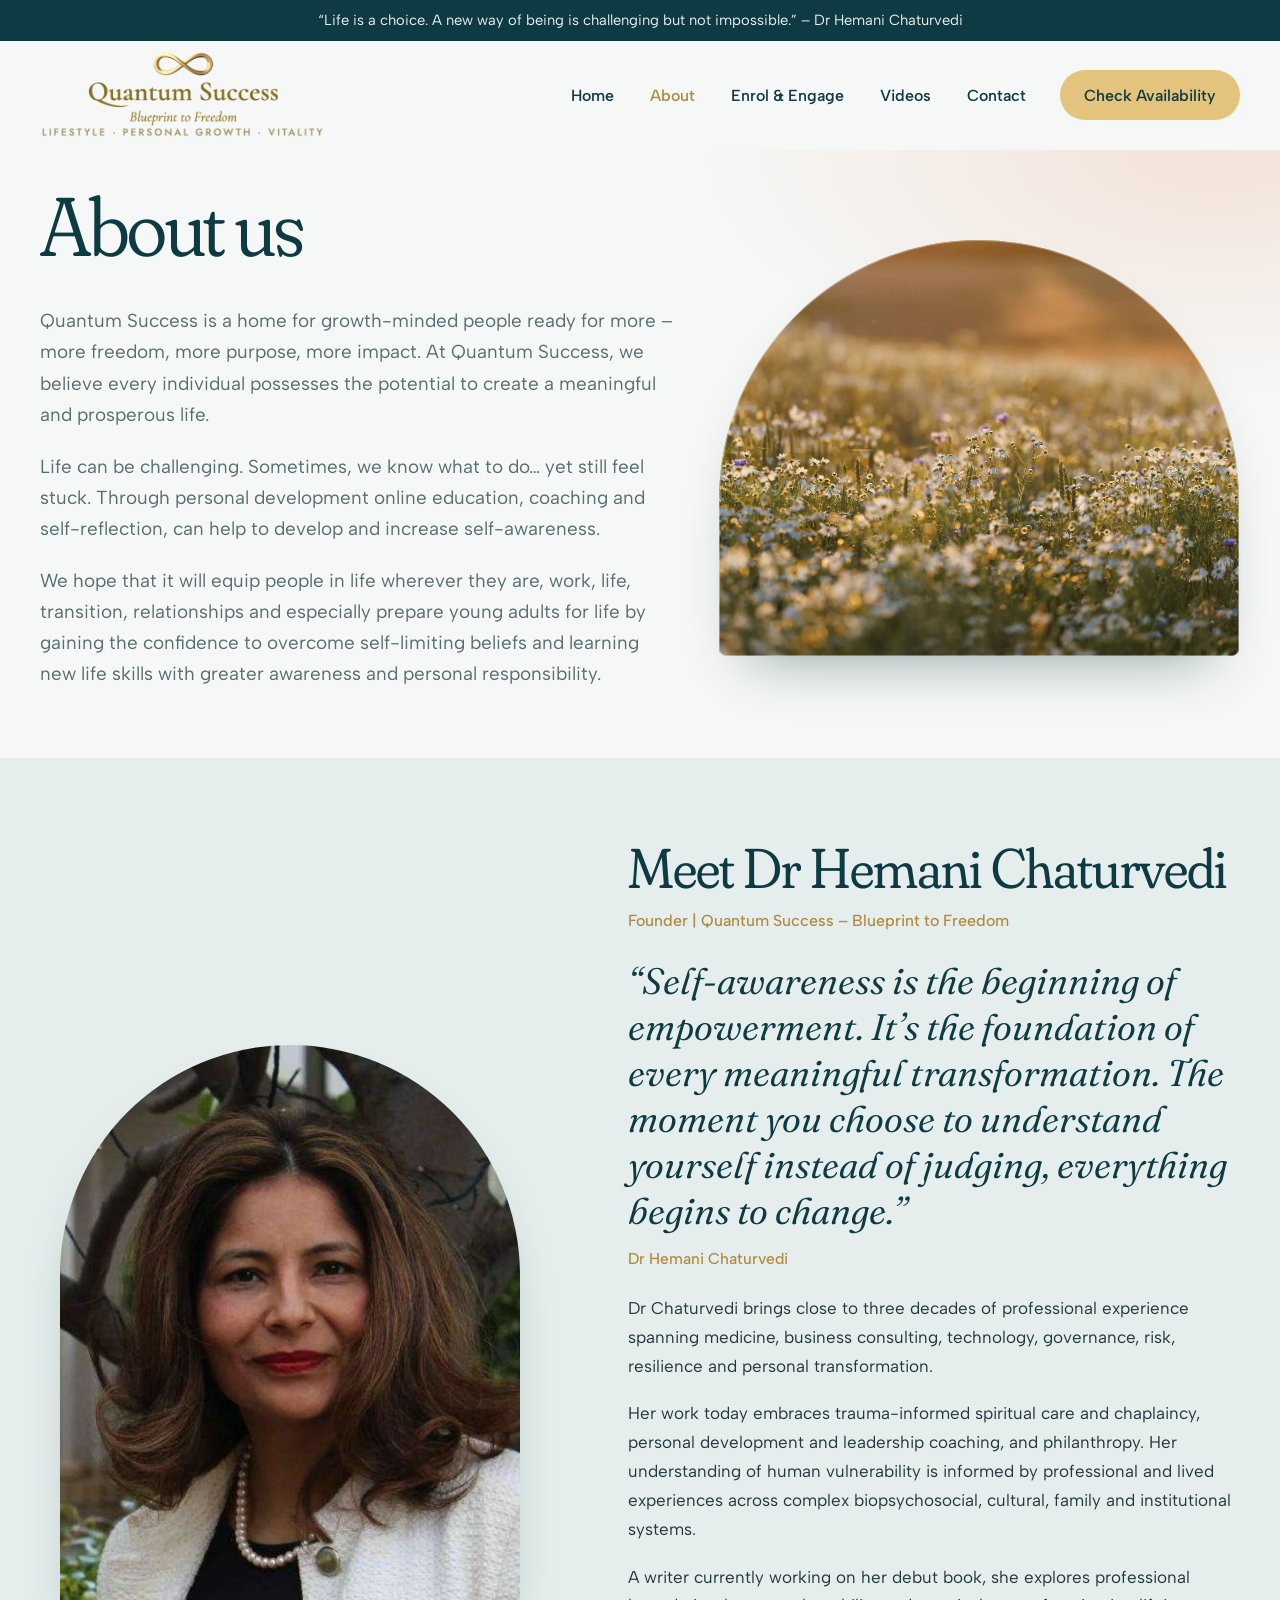
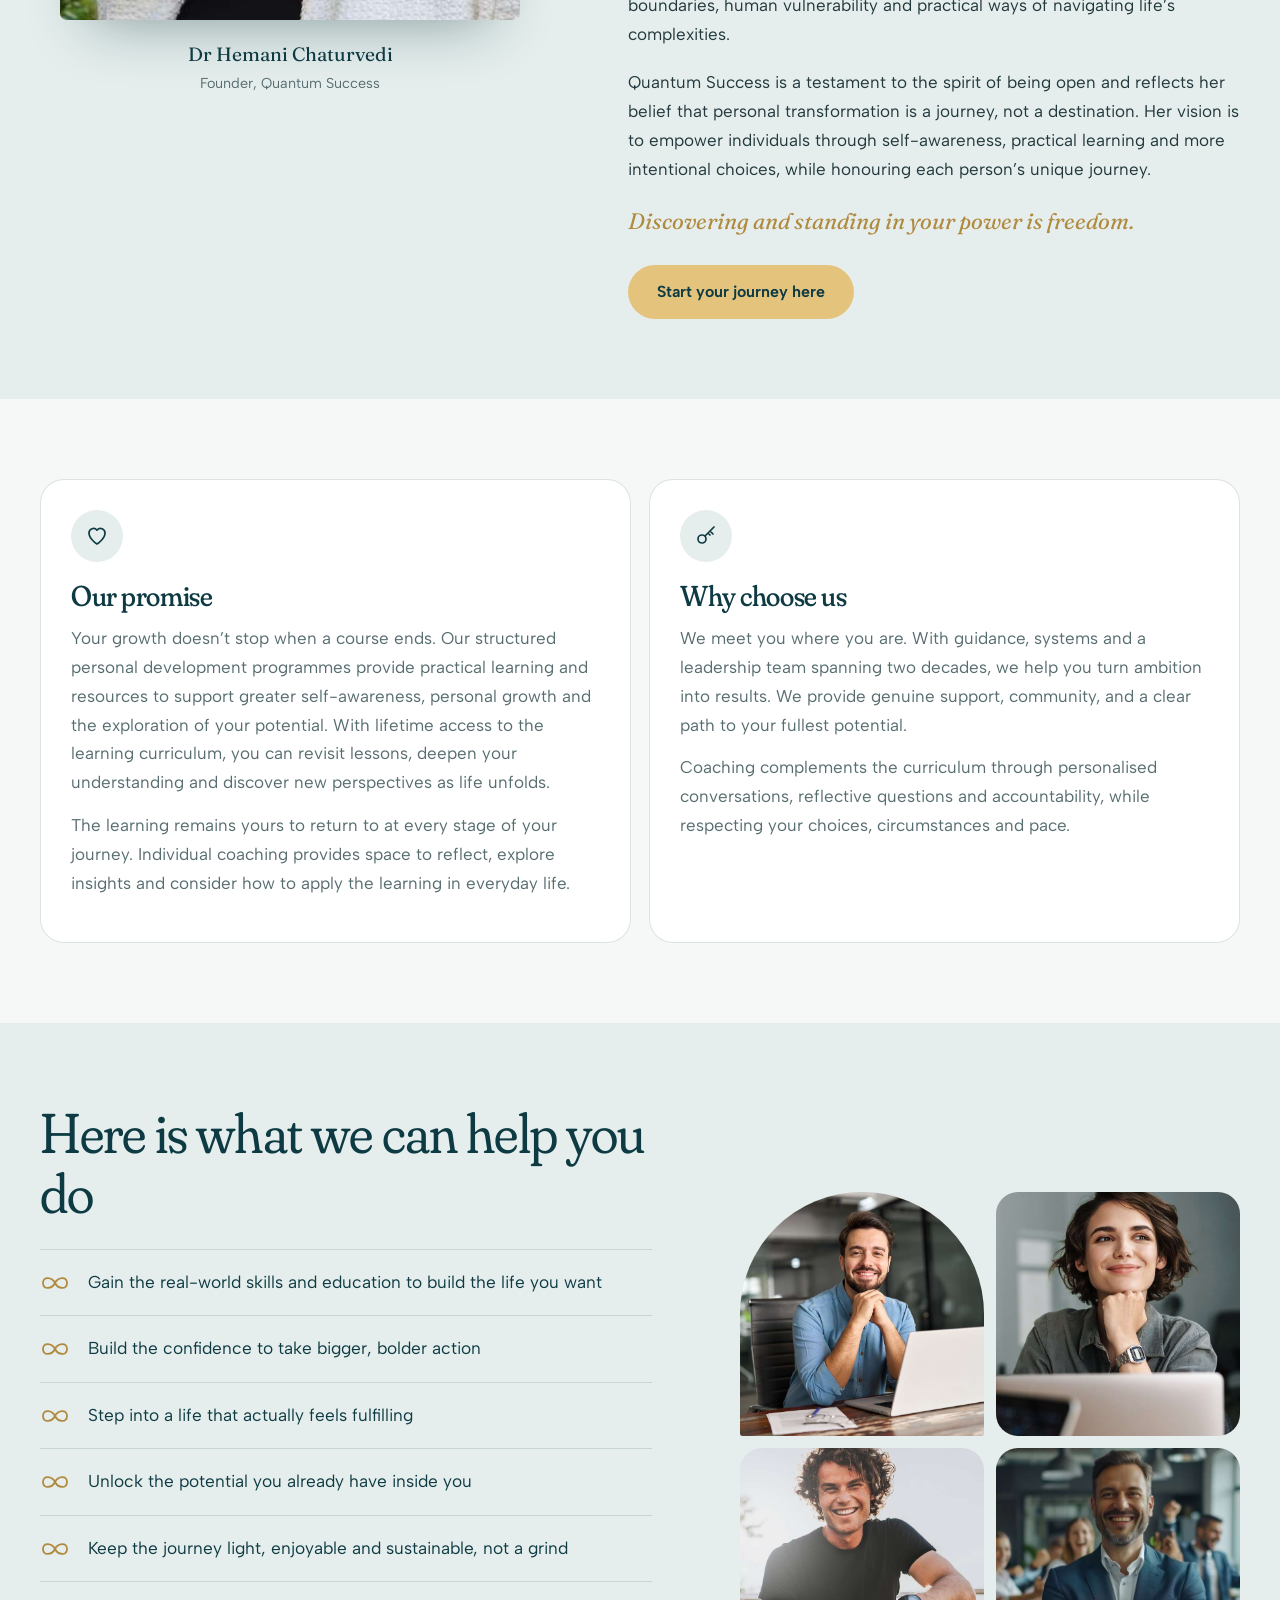
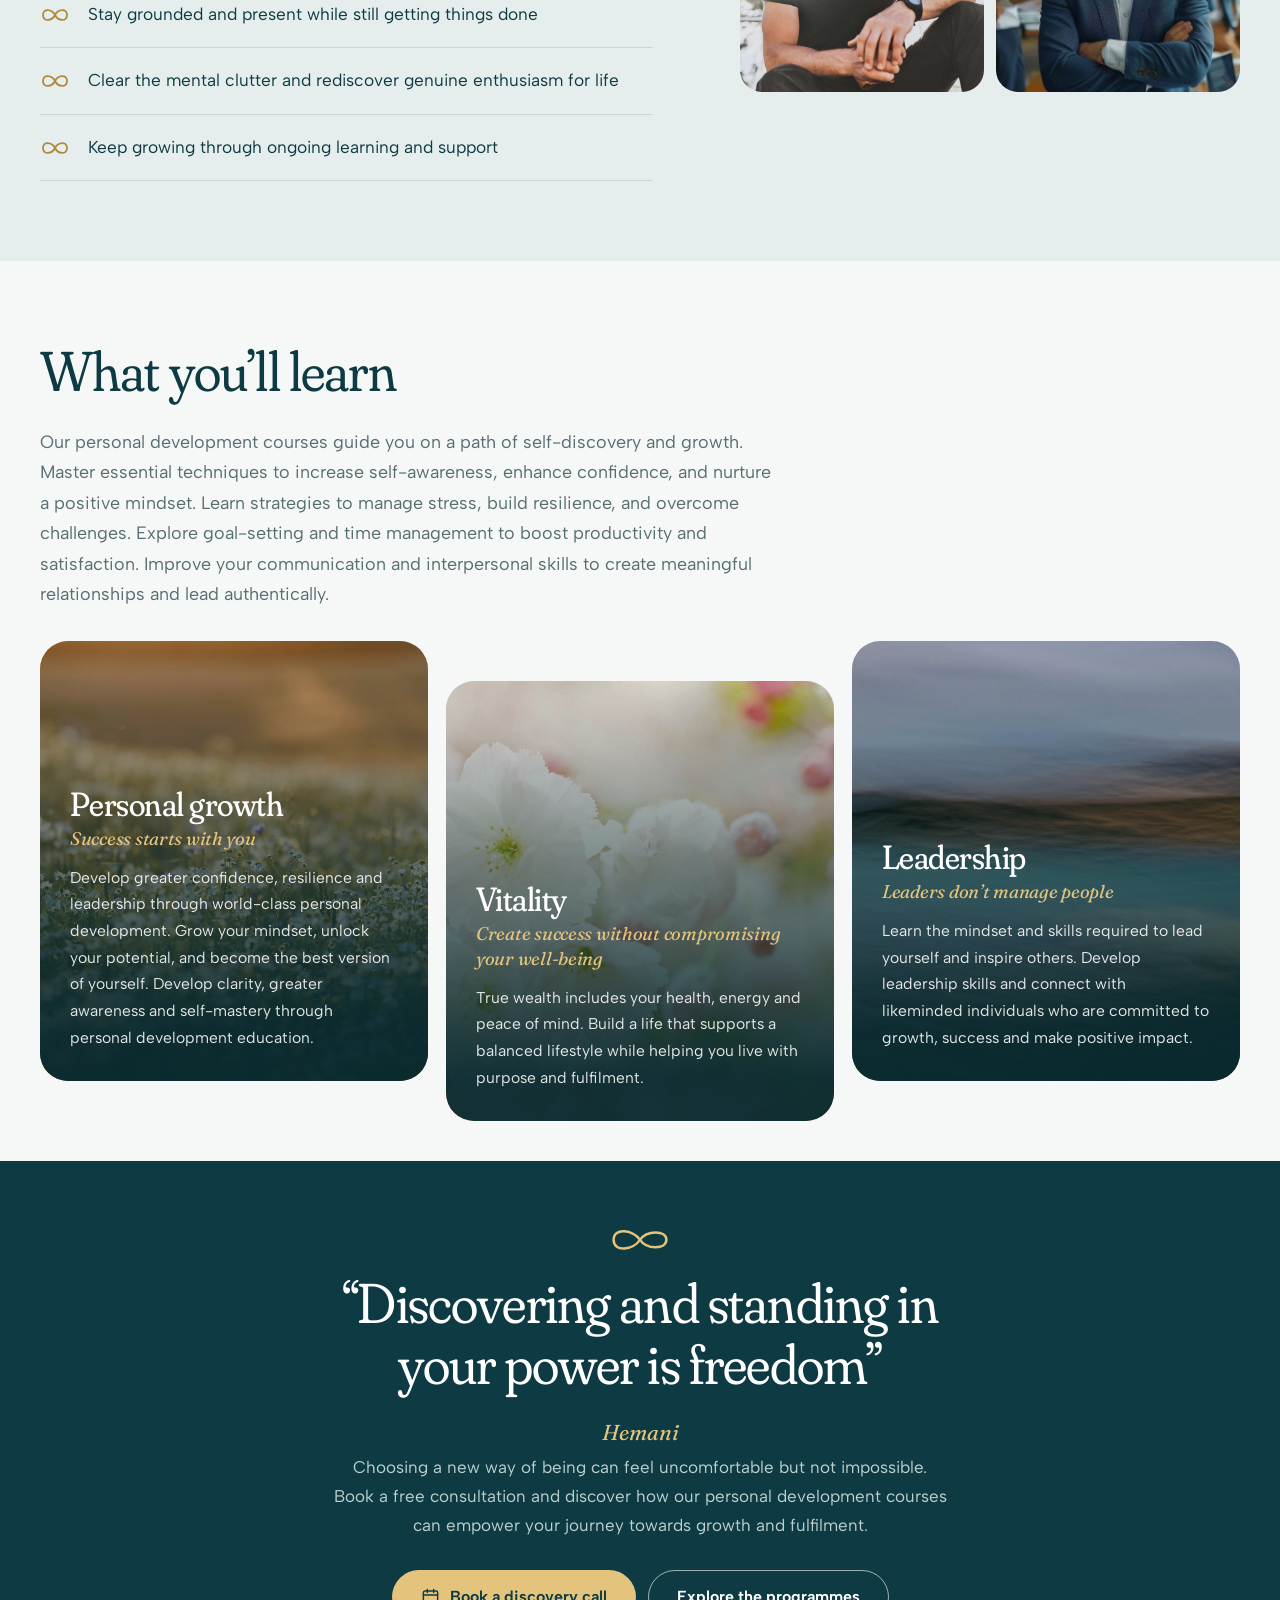
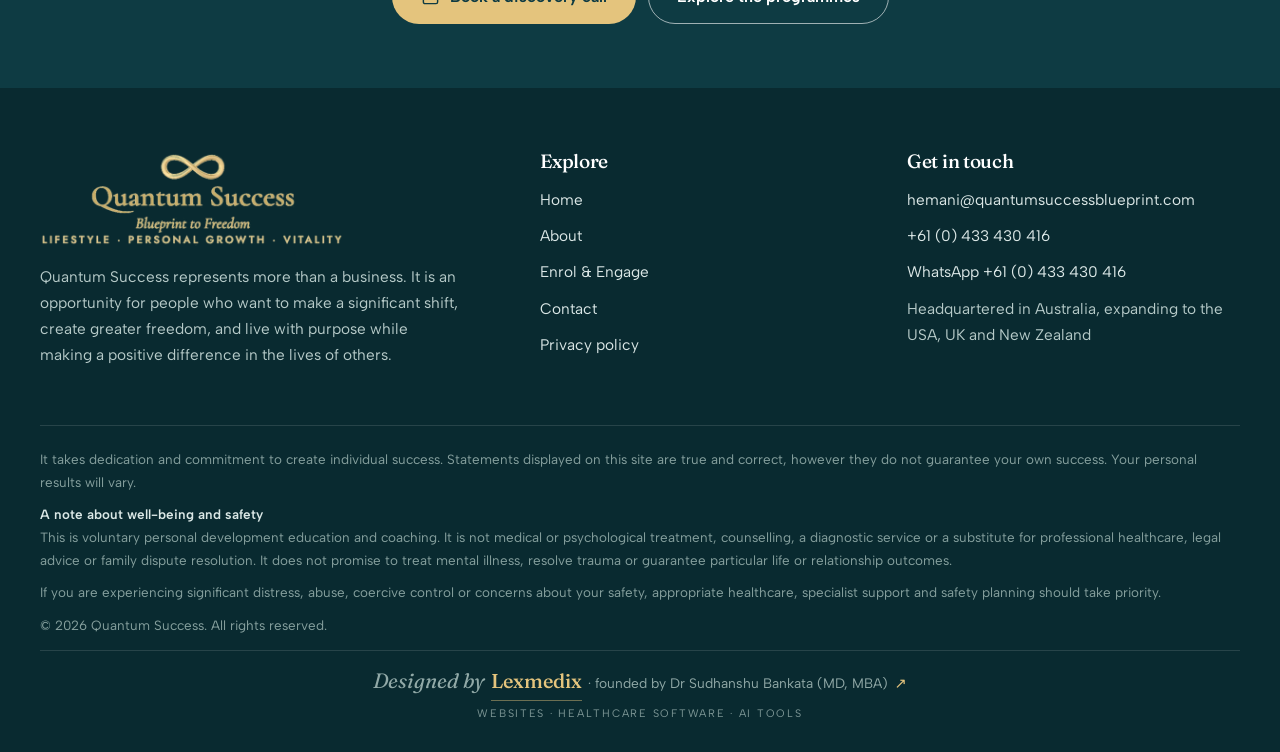
==== commit 22459375: "SEO and AI visibility: structured data, llms.txt, lighter images - Structured data on the main pages" ====
--- a/about/index.html
+++ b/about/index.html
@@ -3,12 +3,12 @@
 <head>
   <meta charset="utf-8">
   <meta name="viewport" content="width=device-width, initial-scale=1">
-  <title>About us | Quantum Success, Blueprint to Freedom</title>
+  <title>About Dr Hemani Chaturvedi | Quantum Success, Blueprint to Freedom</title>
   <meta name="description" content="Quantum Success is a home for growth-minded people ready for more freedom, purpose and impact, founded by Dr Hemani Chaturvedi.">
   <meta name="theme-color" content="#0e3b43">
   <meta property="og:type" content="website">
   <meta property="og:site_name" content="Quantum Success — Blueprint to Freedom">
-  <meta property="og:title" content="About us | Quantum Success, Blueprint to Freedom">
+  <meta property="og:title" content="About Dr Hemani Chaturvedi | Quantum Success, Blueprint to Freedom">
   <meta property="og:description" content="Quantum Success is a home for growth-minded people ready for more freedom, purpose and impact, founded by Dr Hemani Chaturvedi.">
   <meta property="og:image" content="https://www.quantumsuccessblueprint.com/assets/img/og-image.jpg">
   <meta property="og:url" content="https://www.quantumsuccessblueprint.com/about/">
@@ -19,8 +19,8 @@
   <link rel="preconnect" href="https://fonts.googleapis.com">
   <link rel="preconnect" href="https://fonts.gstatic.com" crossorigin>
   <link rel="stylesheet" href="https://fonts.googleapis.com/css2?family=Albert+Sans:wght@400;500;600;700&family=Fraunces:ital,opsz,wght,SOFT@0,9..144,300..600,100;1,9..144,300..500,100&display=swap">
-  <link rel="stylesheet" href="../assets/css/site.css?v=a69a87ea">
-  <script type="application/ld+json">{"@context":"https://schema.org","@type":"Organization","name":"Quantum Success","alternateName":"Blueprint to Freedom","email":"hemani@quantumsuccessblueprint.com","telephone":"+61433430416","founder":{"@type":"Person","name":"Dr Hemani Chaturvedi"},"description":"World-class online personal development education: lifestyle, personal growth and vitality."}</script>
+  <link rel="stylesheet" href="../assets/css/site.css?v=c810a26d">
+  <script type="application/ld+json">{"@context":"https://schema.org","@graph":[{"@type":"WebSite","@id":"https://www.quantumsuccessblueprint.com/#website","url":"https://www.quantumsuccessblueprint.com/","name":"Quantum Success, Blueprint to Freedom","publisher":{"@id":"https://www.quantumsuccessblueprint.com/#org"},"inLanguage":"en-AU"},{"@type":"Organization","@id":"https://www.quantumsuccessblueprint.com/#org","name":"Quantum Success","alternateName":["Blueprint to Freedom","Quantum Success, Blueprint to Freedom"],"url":"https://www.quantumsuccessblueprint.com/","logo":"https://www.quantumsuccessblueprint.com/assets/img/logo.png","image":"https://www.quantumsuccessblueprint.com/assets/img/og-image.jpg","email":"hemani@quantumsuccessblueprint.com","telephone":"+61433430416","foundingDate":"2026","address":{"@type":"PostalAddress","addressCountry":"AU"},"founder":{"@id":"https://www.quantumsuccessblueprint.com/#hemani"},"description":"Online personal development education and individual coaching: lifestyle, personal growth, vitality and leadership.","sameAs":["https://www.linkedin.com/company/blueprintofreedom/","https://www.instagram.com/quantumsuccess.btf/","https://www.facebook.com/profile.php?id=61591704637670"]},{"@type":"Person","@id":"https://www.quantumsuccessblueprint.com/#hemani","name":"Dr Hemani Chaturvedi","honorificPrefix":"Dr","jobTitle":"Founder, Quantum Success","worksFor":{"@id":"https://www.quantumsuccessblueprint.com/#org"},"image":"https://www.quantumsuccessblueprint.com/assets/img/hemani.jpg","url":"https://www.quantumsuccessblueprint.com/about/","description":"Dr Chaturvedi brings close to three decades of professional experience spanning medicine, business consulting, technology, governance, risk, resilience and personal transformation. Her work today embraces trauma-informed spiritual care and chaplaincy, personal development and leadership coaching, and philanthropy.","knowsAbout":["Personal development","Leadership coaching","Spiritual care","Chaplaincy","Governance and risk"],"sameAs":["https://www.linkedin.com/in/drhemanichaturvedi/"]},{"@type":"AboutPage","@id":"https://www.quantumsuccessblueprint.com/about/#page","url":"https://www.quantumsuccessblueprint.com/about/","name":"About Dr Hemani Chaturvedi | Quantum Success, Blueprint to Freedom","isPartOf":{"@id":"https://www.quantumsuccessblueprint.com/#website"},"about":{"@id":"https://www.quantumsuccessblueprint.com/#org"},"dateModified":"2026-11-19","inLanguage":"en-AU"},{"@type":"BreadcrumbList","@id":"https://www.quantumsuccessblueprint.com/about/#breadcrumb","itemListElement":[{"@type":"ListItem","position":1,"name":"Home","item":"https://www.quantumsuccessblueprint.com/"},{"@type":"ListItem","position":2,"name":"About","item":"https://www.quantumsuccessblueprint.com/about/"}]}]}</script>
 </head>
 <body>
 <a class="skip" href="#main">Skip to content</a>
@@ -29,7 +29,7 @@
 <div class="topbar">&ldquo;Life is a choice. A new way of being is challenging but not impossible.&rdquo; &ndash; Dr Hemani Chaturvedi</div>
 <header class="site-header">
   <div class="wrap bar">
-    <a class="brand" href="../" aria-label="Quantum Success home"><img src="../assets/img/logo.png" alt="Quantum Success, Blueprint to Freedom" width="414" height="131"></a>
+    <a class="brand" href="../" aria-label="Quantum Success home"><img src="../assets/img/logo.webp" alt="Quantum Success, Blueprint to Freedom" width="414" height="131"></a>
     <button class="nav-toggle" aria-expanded="false" aria-controls="site-nav"><svg viewBox="0 0 24 24" fill="none" stroke="currentColor" stroke-width="2" stroke-linecap="round"><path d="M4 7h16M4 12h16M4 17h10"/></svg><span class="sr-only">Open menu</span></button>
     <nav class="nav" id="site-nav" aria-label="Main">
       <a href="../">Home</a><a href="../about/" aria-current="page">About</a><a href="../choose-your-blueprint/">Enrol &amp; Engage</a><a href="../videos/">Videos</a><a href="../contact-us/">Contact</a>
@@ -42,7 +42,7 @@
 <section class="phero">
   <div class="wrap">
     <div><h1>About us</h1><p class="lede">Quantum Success is a home for growth-minded people ready for more &ndash; more freedom, more purpose, more impact. At Quantum Success, we believe every individual possesses the potential to create a meaningful and prosperous life.</p><p class="lede">Life can be challenging. Sometimes, we know what to do&hellip; yet still feel stuck. Through personal development online education, coaching and self-reflection, can help to develop and increase self-awareness.</p><p class="lede">We hope that it will equip people in life wherever they are, work, life, transition, relationships and especially prepare young adults for life by gaining the confidence to overcome self-limiting beliefs and learning new life skills with greater awareness and personal responsibility.</p></div>
-    <div class="gwrap"><div class="arch"><img src="../assets/img/bg-golden-field.jpg" alt="A field of white flowers in golden sunset light" width="1800" height="1200"></div></div>
+    <div class="gwrap"><div class="arch"><img src="../assets/img/bg-golden-field.webp" alt="A field of white flowers in golden sunset light" width="1800" height="1200"></div></div>
   </div>
 </section>
 
@@ -104,11 +104,11 @@
   <div class="wrap">
     <div class="fgrid">
       <div>
-        <img class="flogo" src="../assets/img/logo-light.png" alt="Quantum Success, Blueprint to Freedom" width="414" height="131">
+        <img class="flogo" src="../assets/img/logo-light.webp" alt="Quantum Success, Blueprint to Freedom" width="414" height="131">
         <p style="max-width:42ch">Quantum Success represents more than a business. It is an opportunity for people who want to make a significant shift, create greater freedom, and live with purpose while making a positive difference in the lives of others.</p>
       </div>
       <div>
-        <h4>Explore</h4>
+        <h2>Explore</h2>
         <ul>
           <li><a href="../">Home</a></li>
           <li><a href="../about/">About</a></li>
@@ -118,7 +118,7 @@
         </ul>
       </div>
       <div>
-        <h4>Get in touch</h4>
+        <h2>Get in touch</h2>
         <ul>
           <li><a href="mailto:hemani@quantumsuccessblueprint.com">hemani@quantumsuccessblueprint.com</a></li>
           <li><a href="tel:+61433430416">+61 (0) 433 430 416</a></li>
--- a/assets/css/site.css
+++ b/assets/css/site.css
@@ -242,7 +242,7 @@
 .site-footer{background:var(--deep-2);color:#b6cac8;padding:64px 0 28px;font-size:.96rem}
 .fgrid{display:grid;grid-template-columns:minmax(0,1fr);gap:34px;margin-bottom:40px}
 .flogo{height:96px;max-width:100%;width:auto;margin-bottom:16px}
-.site-footer h4{font:500 1.2rem/1 var(--display);color:#fff;margin-bottom:16px}
+.site-footer h2,.site-footer h4{font:500 1.2rem/1 var(--display);color:#fff;margin-bottom:16px}
 .site-footer a{color:#dbe7e6;text-decoration:none}
 .site-footer a:hover{color:var(--sun)}
 .site-footer ul{list-style:none;margin:0;padding:0;display:grid;gap:10px}
